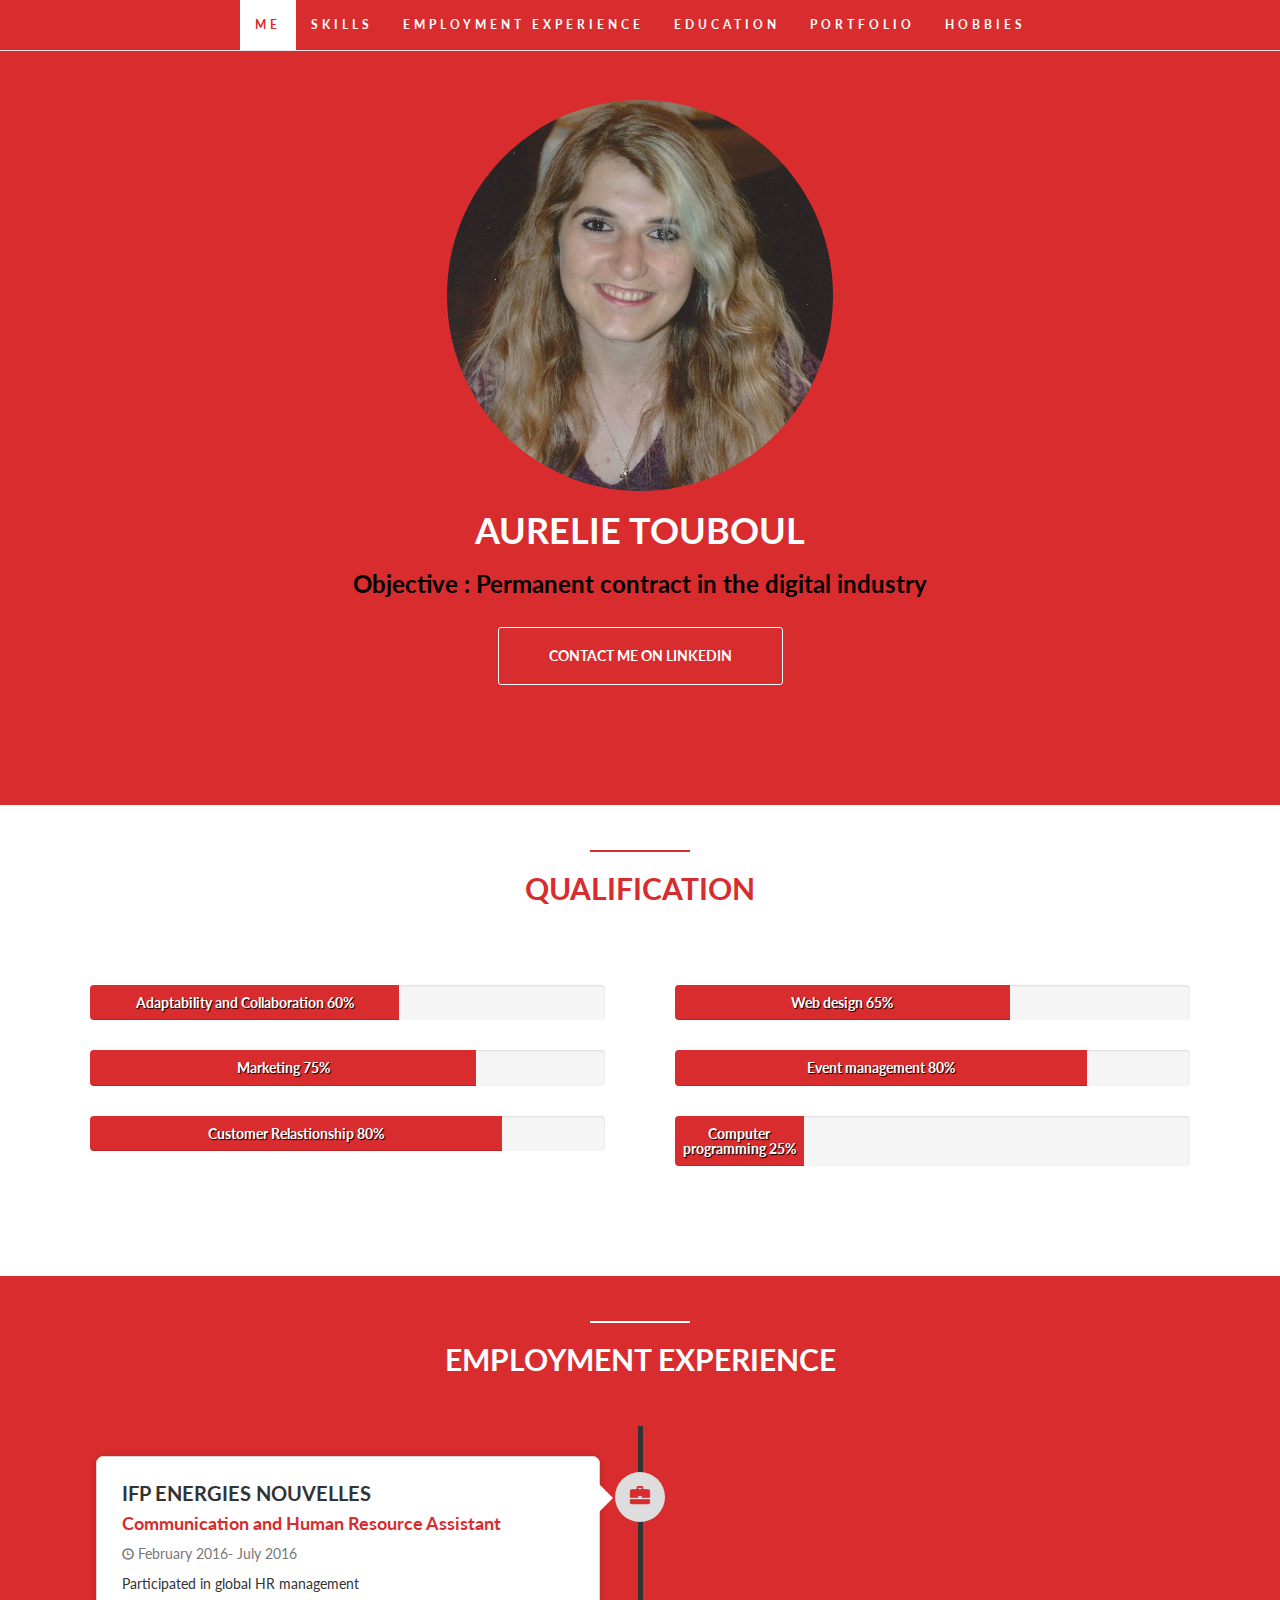
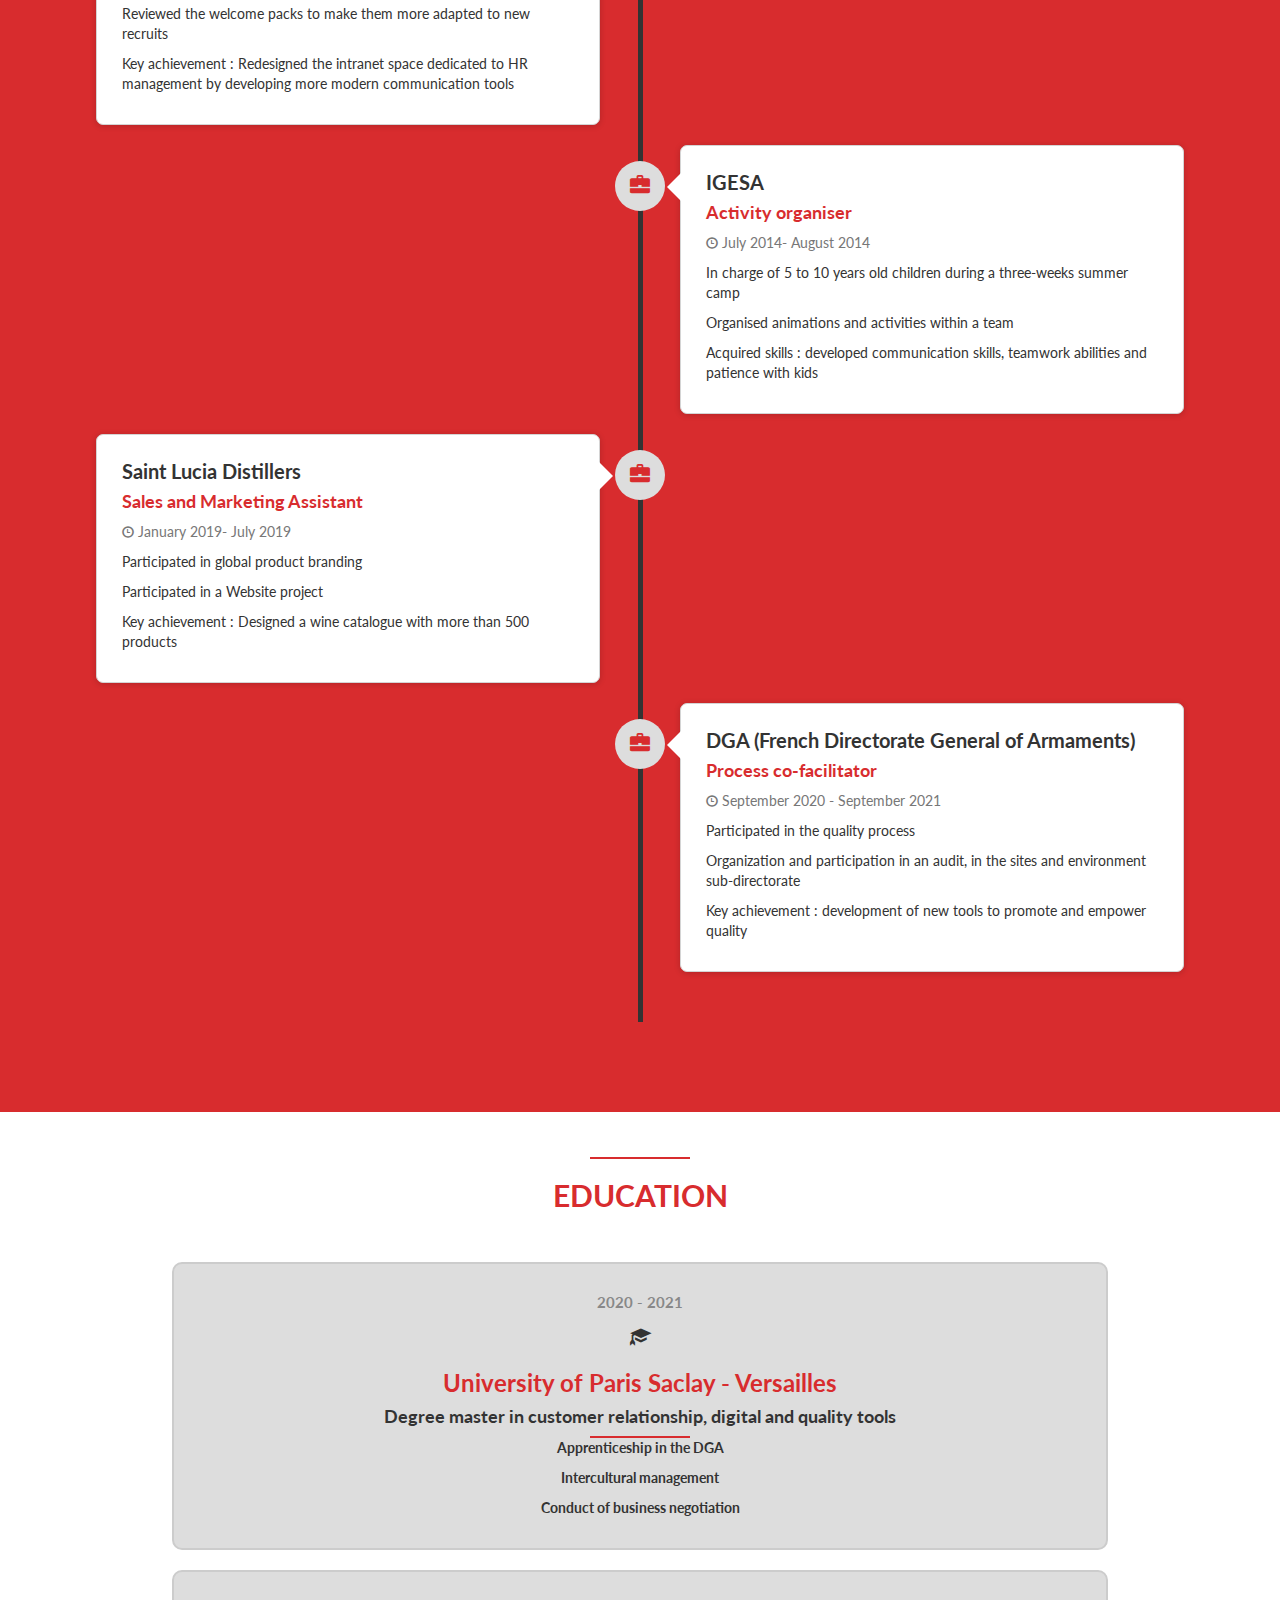
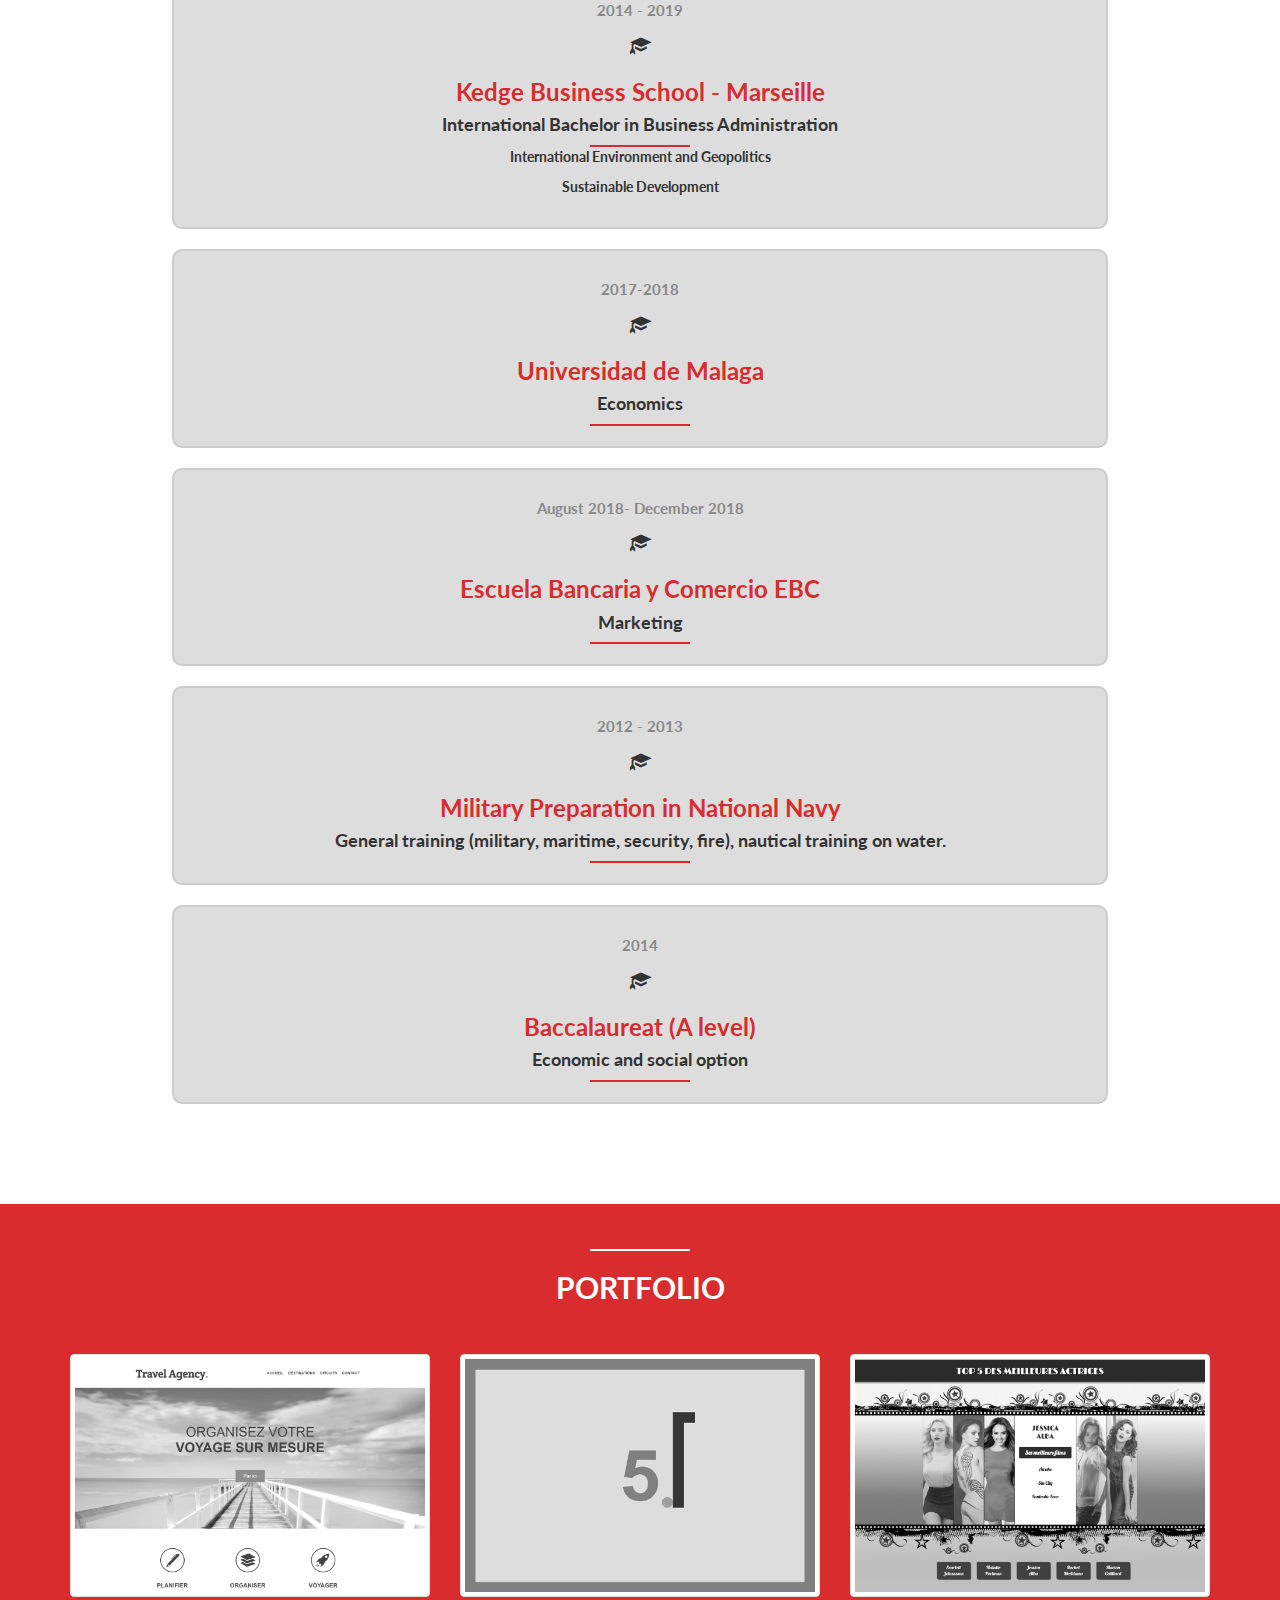
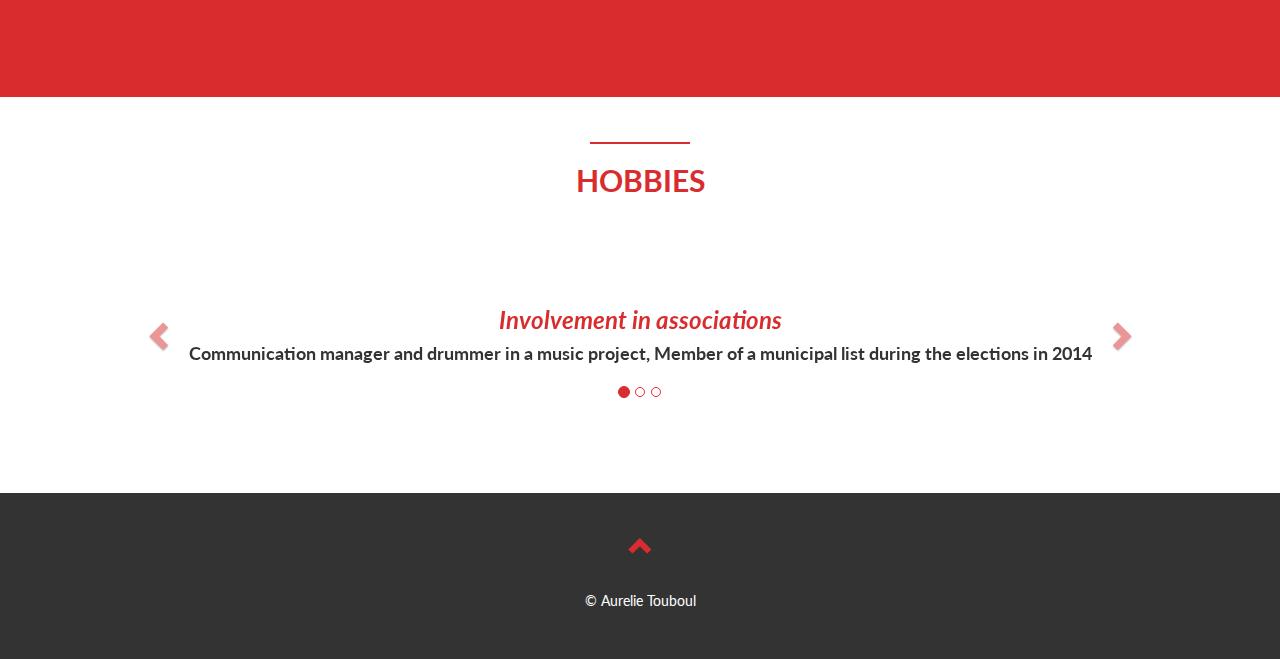
==== index.html @ 4d0b096c "Update index.html" ====
<!DOCTYPE html>
<html>
    <head>
        <title>Aurelie Touboul</title>
        <meta charset="utf-8"/>
        <meta name="viewport" content="width=device-width, initial-scale=1">
        <script src="https://ajax.googleapis.com/ajax/libs/jquery/1.11.3/jquery.min.js"></script>
        <link rel="stylesheet" href="https://maxcdn.bootstrapcdn.com/bootstrap/3.3.6/css/bootstrap.min.css">
        <script src="https://maxcdn.bootstrapcdn.com/bootstrap/3.3.6/js/bootstrap.min.js"></script>
        <link href='http://fonts.googleapis.com/css?family=Lato' rel='stylesheet' type='text/css'>
        <link rel="stylesheet" href="css/style.css">
        <script src="js/script.js"></script>
    </head>
    
    
    <body data-spy="scroll" data-target=".navbar" data-offset="60">
        
        <nav class="navbar navbar-default navbar-fixed-top">
            <div class="container">
                <div class="navbar-header">
                    <button type="button" class="navbar-toggle" data-toggle="collapse" data-target="#myNavbar">
                         <span class="icon-bar"></span>
                         <span class="icon-bar"></span>
                         <span class="icon-bar"></span>
                    </button>
                </div>
                <div class="collapse navbar-collapse" id="myNavbar">
                    <ul class="nav navbar-nav">
                        <li><a href="#about">Me</a></li>
                        <li><a href="#skills">Skills</a></li>
                        <li><a href="#experience">Employment Experience</a></li>
                        <li><a href="#education">Education</a></li>
                        <li><a href="#portfolio">Portfolio</a></li>
                        <li><a href="#Hobbies">Hobbies</a></li>
                    </ul>
                </div>
            
            </div>
        
        </nav>
       
        <section id="about" class="container-fluid">
            <div class="col-xs-8 col-md-4 profile-picture">
                <img src="images/ImagesCV%2001.14.13.jpg" alt="Aurelie" class="img-circle">
            </div>
            <div class="heading">
                <h1>Aurelie Touboul </h1>
            <h3>Objective : Permanent contract in the digital industry </h3>
                <a href="https://www.linkedin.com/in/aur%C3%A9lie-touboul/" target="_blank" class="button1">Contact me on linkedin</a>
            </div>
        </section>
        
        
        <section id="skills">
            <div class="red-divider"></div>
            <div class="heading">
                <h2>Qualification</h2>
            </div>
            <div class="container">
                <div class="row">
                    <div class="col-md-6">
                        <div class="progress"> 
                            <div class="progress-bar" role="progressbar" aria-valuenow="60" aria-valuemin="0" aria-valuemax="100" style="width:60%">
                                <h5> Adaptability and Collaboration 60%</h5>
                            </div>
                        </div>
                        <div class="progress"> 
                            <div class="progress-bar" role="progressbar" aria-valuenow="75" aria-valuemin="0" aria-valuemax="100" style="width:75%">
                                <h5>Marketing 75%</h5>
                            </div>
                        </div>
                        <div class="progress"> 
                            <div class="progress-bar" role="progressbar" aria-valuenow="80" aria-valuemin="0" aria-valuemax="100" style="width:80%">
                                <h5>Customer Relastionship 80%</h5>
                            </div>
                        </div>
                    </div>
                    <div class="col-md-6">
                        <div class="progress"> 
                            <div class="progress-bar" role="progressbar" aria-valuenow="65" aria-valuemin="0" aria-valuemax="100" style="width:65%">
                                <h5>Web design 65%</h5>
                            </div>
                        </div>
                        <div class="progress"> 
                            <div class="progress-bar" role="progressbar" aria-valuenow="80" aria-valuemin="0" aria-valuemax="100" style="width:80%">
                                <h5>Event management 80%</h5>
                            </div>
                        </div>
                        <div class="progress"> 
                            <div class="progress-bar" role="progressbar" aria-valuenow="25" aria-valuemin="0" aria-valuemax="100" style="width:25%">
                                <h5> Computer programming 25%</h5>
                            </div>
                        </div>
                    </div>
                
                </div>
            </div>
        </section>
        
        <section id="experience">
        
            <div class="container">
                <div class="white-divider"></div>
                <div class="heading">
                    <h2>Employment experience</h2>
    
                </div>
                <ul class="timeline">
                    <li>
                        <div class="timeline-badge"><span class="glyphicon glyphicon-briefcase"></span></div>
                        <div class="timeline-panel-container">
                            <div class="timeline-panel">
                                <div class="timeline-heading">
                                    
        
              
                                    <h3>IFP ENERGIES NOUVELLES</h3>
                                    <h4>Communication and Human Resource Assistant</h4>
                                    <p class="text-muted"><small class="glyphicon glyphicon-time"></small> February 2016- July 2016</p>
                                </div>
                                <div class="timeline-body">
                                    <p>Participated in global HR management</p>
                                    <p>Reviewed the welcome packs to make them more adapted to new recruits</p>
                                    <p>Key achievement : Redesigned the intranet space dedicated to HR
management by developing more modern communication tools</p>
                                </div>
                            </div>
                        </div>
                    </li>
                    
                    <li>
                        <div class="timeline-badge"><span class="glyphicon glyphicon-briefcase"></span></div>
                        <div class="timeline-panel-container-inverted">
                            <div class="timeline-panel">
                                <div class="timeline-heading">
                                    <h3>IGESA</h3>
                                    <h4>Activity organiser</h4>
                                    <p class="text-muted"><small class="glyphicon glyphicon-time"></small> July 2014- August 2014</p>
                                </div>
                                <div class="timeline-body">
                                    <p>In charge of 5 to 10 years old children during a three-weeks summer camp</p>
                                    <p>Organised animations and activities within a team</p>
                                    <p>Acquired skills : developed communication skills, teamwork abilities and
patience with kids</p>
                                </div>
                            </div>
                        </div>
                    </li>
                <li>
                        <div class="timeline-badge"><span class="glyphicon glyphicon-briefcase"></span></div>
                        <div class="timeline-panel-container">
                            <div class="timeline-panel">
                                <div class="timeline-heading">
                                    <h3>Saint Lucia Distillers</h3>
                                    <h4>Sales and Marketing Assistant</h4>
                                    <p class="text-muted"><small class="glyphicon glyphicon-time"></small> January 2019- July 2019</p>
                                </div>
                                <div class="timeline-body">
                                    <p>Participated in global product branding </p>
                                    <p>Participated in a Website project </p>
                                    <p>Key achievement : Designed a wine catalogue with more than 500 products</p>
                                </div>
                            </div>
                        </div>
                    </li>
                
        
                    <li>
                        <div class="timeline-badge"><span class="glyphicon glyphicon-briefcase"></span></div>
                        <div class="timeline-panel-container-inverted">
                            <div class="timeline-panel">
                                <div class="timeline-heading">
        
                                    <h3>DGA (French Directorate General of Armaments)</h3>
                                    <h4>Process co-facilitator</h4>
                                    <p class="text-muted"><small class="glyphicon glyphicon-time"></small> September 2020 - September 2021</p>
                                </div>
                                <div class="timeline-body">
                                    <p>Participated in the quality process</p>
                                    <p>Organization and participation in an audit, in the sites and environment sub-directorate </p>
                                    <p>Key achievement : development of new tools to promote and empower quality </p>
                                </div>
                            </div>
                        </div>
                    </li>
                </ul>
            </div>
            
        </section>
                
        <section id="education">
            <div class="container">
                 <div class="red-divider"></div>
                <div class="heading">
                    <h2>Education</h2>
                </div>
                <div class="row">
                    <div class="col-5">
                        <div class="education-block">
                            <h5>2020 - 2021</h5>
                            <span class="glyphicon glyphicon-education"></span>
                            <h3>University of Paris Saclay - Versailles </h3>
                            <h4>Degree master in customer relationship, digital and quality tools </h4>
                            <div class="red-divider"></div>
                            <p>Apprenticeship in the DGA</p>
                            <p>Intercultural management</p>
                            <p>Conduct of business negotiation</p>
                        </div>
                    <div class="col-5">
                        <div class="education-block">
                            <h5>2014 - 2019</h5>
                            <span class="glyphicon glyphicon-education"></span>
                            <h3>Kedge Business School - Marseille</h3>
                            <h4>International Bachelor in Business Administration</h4>
                            <div class="red-divider"></div>
                            <p>International Environment and Geopolitics</p>
                            <p>Sustainable Development</p>
                        </div>
                    </div>
                     <div class="col-5">
                        <div class="education-block">
                            <h5>2017-2018</h5>
                            <span class="glyphicon glyphicon-education"></span>
                            <h3>Universidad de Malaga</h3>
                            <h4>Economics</h4>
                            <div class="red-divider"></div>
                        </div>
                    </div>
                    
                       </div>
                     <div class="col-5">
                        <div class="education-block">
                            <h5> August 2018- December 2018</h5>
                            <span class="glyphicon glyphicon-education"></span>
                            <h3>Escuela Bancaria y Comercio EBC</h3>
                            <h4>Marketing</h4>
                            <div class="red-divider"></div>
                        </div>
                    </div>
            
                        <div class="col-5">
                        <div class="education-block">
                            <h5>2012 - 2013 </h5>
                            <span class="glyphicon glyphicon-education"></span>
                            <h3>Military Preparation in National Navy</h3>
                            <h4>General training (military, maritime, security, fire), nautical training on water.</h4>
                            <div class="red-divider"></div>
                        </div>
                    </div>
                    
                     <div class="col-5">
                        <div class="education-block">
                            <h5>2014</h5>
                            <span class="glyphicon glyphicon-education" ></span>
                            <h3>Baccalaureat (A level)</h3>
                            <h4>Economic and social option</h4>
                            <div class="red-divider"></div>
                        </div>
                        
                    </div>
                </div>
                </section>
        
        <section id="portfolio">
            <div class="container">
                <div class="white-divider"></div>
                <div class="heading">
                    <h2>Portfolio</h2>
                </div>
                <div class="row">
                    <div class="col-sm-4">
                        <a class="thumbnail" href="Voyage.aurelietouboul.com/index1.html" target="_blank">
                            <img src="images/Voyage.png" alt="Voyage page">
                        </a>
                    </div>
                     <div class="col-sm-4">
                        <a class="thumbnail" href="Jeux.aurelietouboul.com/index.html" target="_blank">
                            <img src="images/serpent%20.png" alt="French article">
                        </a>
                    </div>
                     <div class="col-sm-4">
                        <a class="thumbnail" href="Actrices.aurelietouboul.com/index.html" target="_blank">
                            <img src="images/Actrice.png" alt="ifp">
                        </a>
                    </div>
            
            </div> 
        </div>
                
            
        </section>
     
        <section id="Hobbies">
            <div class="container">
                <div class="red-divider"></div>
                <div class="heading">
                    <h2>Hobbies</h2>
                </div>
                <div id="myCarousel" class="carousel slide text-center" data-ride="carousel">
                    <ol class="carousel-indicators">
                         <li data-target="#myCarousel" data-slide-to="0" class="active"></li>
                         <li data-target="#myCarousel" data-slide-to="1"></li>
                         <li data-target="#myCarousel" data-slide-to="2"></li>  
                    </ol>
                    <div class="carousel-inner" role="listbox">
                        <div class="item active">
                            <h3>Involvement in associations  </h3>
                            <h4>Communication manager and drummer in a music project, Member of a municipal list during the elections in 2014</h4> 
                        
                        </div>
                          <div class="item">
                            <h3>Activities</h3>
                            <h4>Dance, drums, art, soccer </h4>       
                        </div>
                          <div class="item">
                            <h3>Travels</h3>
                            <h4>Canada, USA, Mexico, Spain, United Kingdom, Italy, Norway, Czech Republic, St Lucia</h4>       
                        </div>
                    </div>
                    <a class="left carousel-control" href="#myCarousel" data-slide="prev" role="button">
                        <span class="glyphicon glyphicon-chevron-left"></span>
                    </a>
                    <a class="right carousel-control" href="#myCarousel" data-slide="next" role="button">
                        <span class="glyphicon glyphicon-chevron-right"></span>
                    </a>
                
                </div>
            
            </div>
        
        </section>
        
        <footer class="text-center">
            <a href="#about">
                <span class="glyphicon glyphicon-chevron-up"></span>
            </a>
            <h5>© Aurelie Touboul </h5>
        </footer>
        
    </body>

</html>
---- css/style.css ----
/* GENERAL */
body
{
    font-family: 'Lato', sans-serif;
}
h1,h2,h3,h4,h5,h6
{
    font-weight: bold;
}
img
{
    max-width: 100%;
    height: auto;
}
ul,ol
{
    list-style:none;
}
section
{
    padding: 45px 0 80px 0;
}
section .heading 
{
    text-align: center;
    padding-bottom: 40px;        
}
section .heading h2
{
    text-transform: uppercase;
}
.red-divider
{
    width:100px;
    height: 2px;
    background: #d82c2e;
    margin: 0 auto;
}
.white-divider
{
    width:100px;
    height: 2px;
    background: #fff;
    margin: 0 auto;
}

/* MENU */
.navbar
{
    background: #d82c2e;
    font-size: 12px;
    letter-spacing: 4px;
    text-transform: uppercase;
    font-weight: bold;
}
.navbar .navbar-nav
{
    display: inline-block;
    float: none;
    vertical-align: top;
}
.navbar .navbar-collapse
{
    text-align: center;
}
.navbar li a
{
    color: #fff !important;
}
.navbar-nav li a:hover, .navbar-nav li.active a
{
    color: #d82c2e !important;
    background-color: #fff !important;
}
.navbar-default .navbar-toggle
{
    border-style: none;
}
.icon-bar
{
    background-color: #fff !important;
}





/* ABOUT */
#about
{
    padding-top: 100px;
    background: #d82c2e;
}
.profile-picture
{
    text-align: center;
    margin: 0 auto;
    float: none;
}
#about .heading h1
{
    color:#fff;
    text-transform: uppercase;
}
#about .heading h3
{
    color:#000;
}
.button1
{
    font-weight: bold;
    text-transform: uppercase;
    color: white;
    border: 1px solid white;
    display: inline-block;
    margin-top:  20px;
    padding: 18px 50px;
    border-radius: 3px;
    transition: all 0.3s ease-in 0s;
}
.button1:hover
{
    background: white;
    color: #d82c2e;
    text-decoration: forestgreen;
}

/* SKILLS */
#skills
{
    background: #fff;
}
#skills .heading h2
{
    color: #d82c2e;
}
#skills .progress
{
    height: 100%;
    margin: 30px 20px;
    backface-visibility: #ddd;
}
#skills .progress-bar
{
    background: #d82c2e;
}
#skills .progress h5
{
    text-shadow: 1px 1px 1px #000;
}

/* EXPERIENCE */
#experience
{
    background: #d82c2e;
}
#experience .heading h2
{
    color: #fff;
}
.timeline
{
    padding: 30px 10px;
    position: relative;
}
.timeline:before
{
    top: 0;
    bottom: 0;
    position: absolute;
    content: " ";
    width: 5px;
    background-color: #333;
    left: 50%;
    margin-left: -2.5px;
}
.timeline > li
{
    margin-bottom: 20px;
    position: relative;
}
.timeline > li:after
{
    clear: both;
}
.timeline > li:before, .timeline > li:after
{
    content: " ";
    display: table;
}
.timeline li .timeline-badge
{
    color: #d82c2e;
    width: 50px;
    line-height: 50px;
    font-size: 20px;
    text-align: center;
    position: absolute;
    top: 16px;
    left: 50%;
    margin-left: -25px;
    background-color: #ddd;
    border-radius: 50%;
}
.timeline-panel-container
{
    width: 50%;
    float: left;
}
.timeline-panel-container-inverted
{
    width: 50%;
    float: right;
}
.timeline-panel
{
    width: 90%;
    float: right;
    margin-right: 40px;
    border: 1px solid #d4d4d4;
    border-radius: 7px;
    padding: 20px 25px;
    position: relative;
    box-shadow: 0 1px 6px rgba(0,0,0, 0.175);
    background: #fff;
}
.timeline-panel-container-inverted .timeline-panel
{
    float: left;
    margin-left: 40px;
}

.timeline-panel:after
{
    position:absolute;
    top: 27px;
    right: -14px;
    display:inline-block;
    border-top: 14px solid transparent;
    border-left: 14px solid #fff;
    border-right: 0 solid #fff;
    border-bottom: 14px solid transparent;
    content: " ";
}
.timeline-panel-container-inverted .timeline-panel:after
{
    border-left-width: 0;
    border-right-width: 14px;
    left: -14px;
    right: auto;
}
.timeline-heading h3
{
    margin-top: 5px;
    font-size: 20px;
}
.timeline-heading h4
{
     color: #d82c2e;
}

/* EDUCATION */
#education
{
    background: #fff;
}
#education .heading h2
{
    color: #d82c2e;
}
.education-block
{
    width:80%;
    margin: 0 auto;
    text-align: center;
    padding: 20px;
    background: #ddd;
    border-radius: 10px;
    border: 2px solid #ccc;
    margin-bottom: 20px;
    

}
.education-block h5
{
    color: #888;
    font-size: 15px;
    margin-bottom: 15px;
}
.education-block .glyphicon
{
    font-size: 20px;
    
}
.education-block h3
{
     color: #d82c2e;
}
.education-block h4
{
   margin-bottom: 10px;
}
.education-block p
{
  font-weight: bold;
    
}
.education-block .red-divide
{
    margin-bottom: 20px;
}

#col-sm-3
{
    margin-bottom: 10px;
    font-size: 10px;
    margin: 0 auto;
    padding: 0
    
}
    
/* PORTFOLIO */
#portfolio
{
    background: #d82c2e;
}
#portfolio .heading h2
{
    color: #fff;
}
#portfolio .thumbnail img
{
    width: 100%;
    height: 100%;
    filter: grayscale(100%);
    -webkit-filter: grayscale(100%); 
}
#portfolio .thumbnail img:hover
{
     filter: none;
    -webkit-filter: none; 
}


/* RECOMMANDATIONS */
#Hobbies
{
    background: #fff;
}
#Hobbies .heading h2
{
  color: #d82c2e;
}
.carousel-control.left, .carousel-control.right
{
    background-image: none;
    color: #d82c2e;
}
.carousel-indicators
{
    bottom: 0px;
}
.carousel-indicators li
{
    border-color: #d82c2e;
}
.carousel-indicators li.active
{
    background-color: #d82c2e;
}
#myCarousel .item
{
    padding: 40px 30px;
}
#myCarousel .item h3
{
    color: #d82c2e;
    font-style: italic;
}

/* FOOTER */
footer
{
    background: #333;
    padding: 20px 0 40px;
}
footer .glyphicon
{
    font-size:  25px;
    margin: 20px;
    color: #d82c2e;
    height: 30px;
}
footer .glyphicon:hover
{
    font-size:  27px;
}
footer h5
{
    color: #fff;
    font-weight: normal;
}

@media (max-width : 768px)
{
    .timeline:before 
    {
        left: 30px;
    
    }
    .timeline li .timeline-badge
    {
        left: 20px;
    }
    .timeline-panel-container, .timeline-panel-container-inverted
    {
        width: 100%;
    
    }
    .timeline-panel-container-inverted .timeline-panel, .timeline-panel
    {
        margin-left: 60px;
        float: none;
    }
    
    .timeline-panel:after
    {
        border-left-width: 0;
        border-right-width: 14px;
        left: -14px;
        right: auto;
    }
}
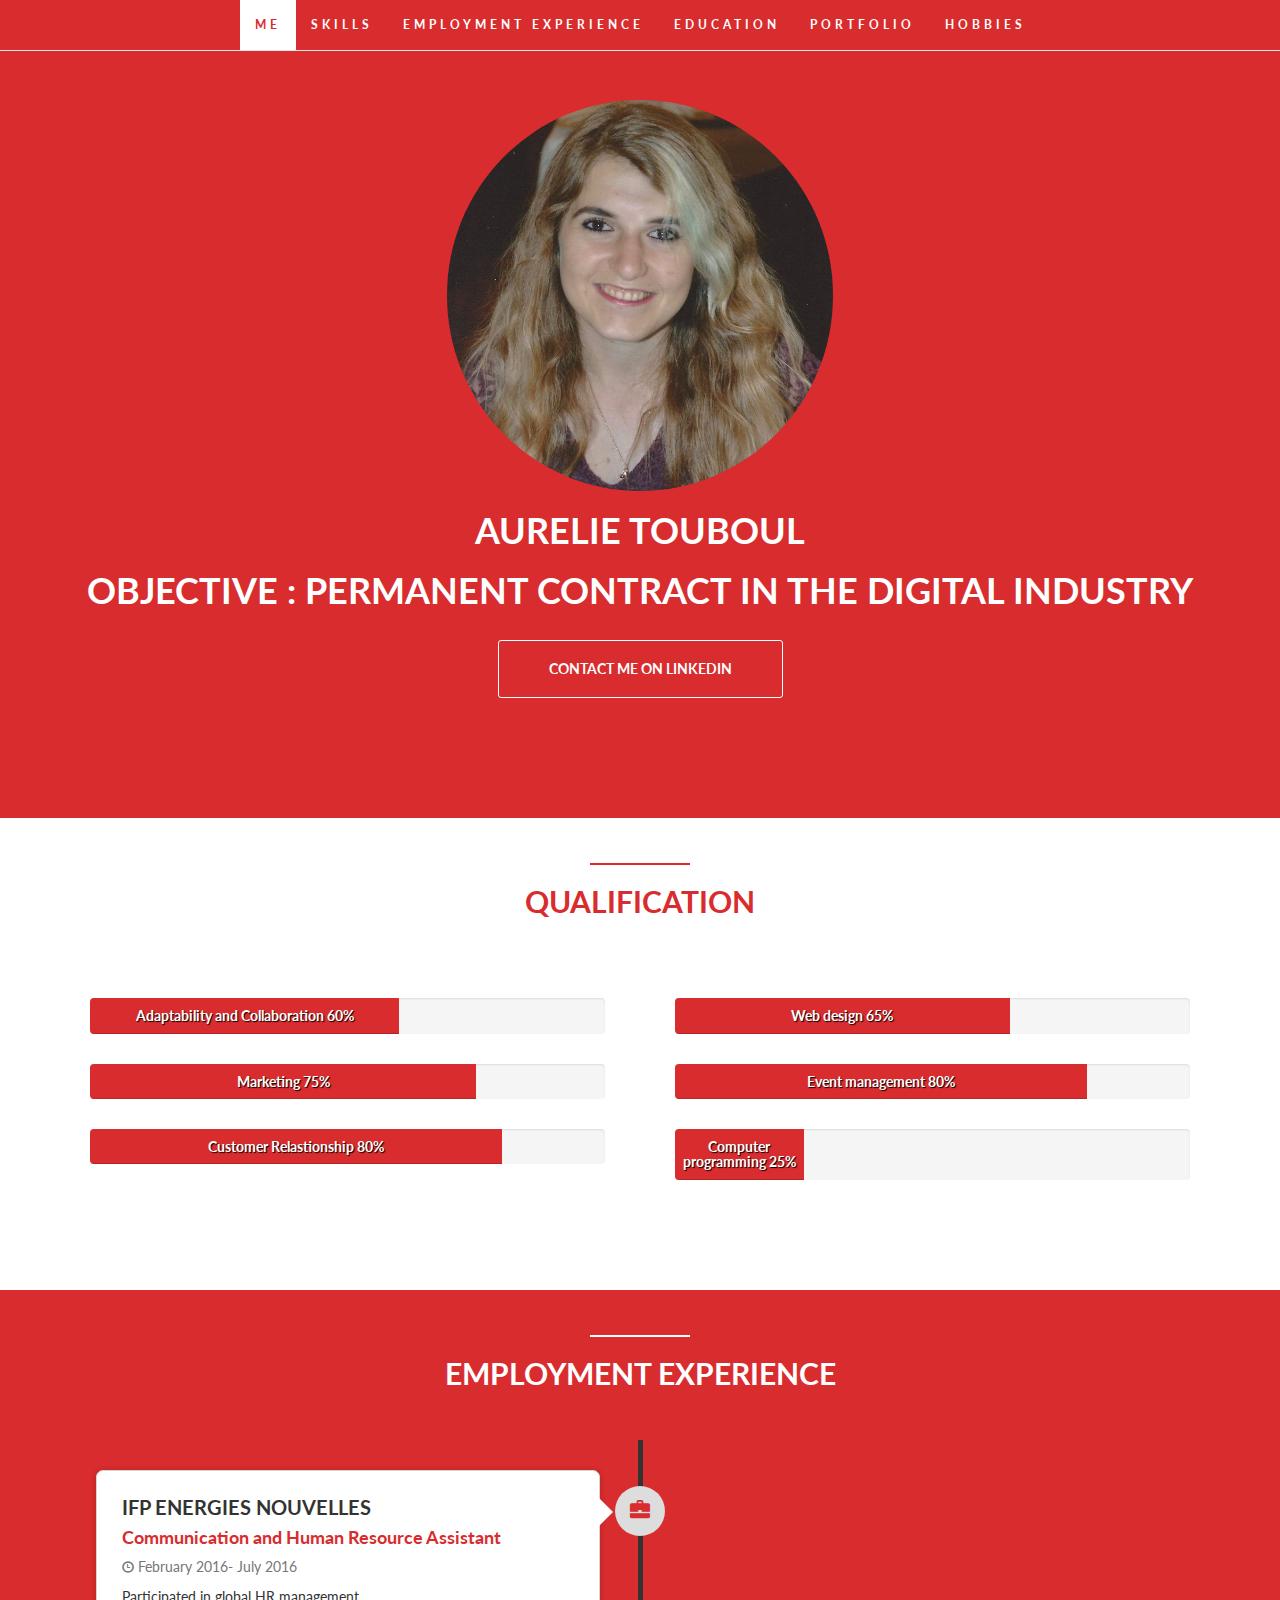
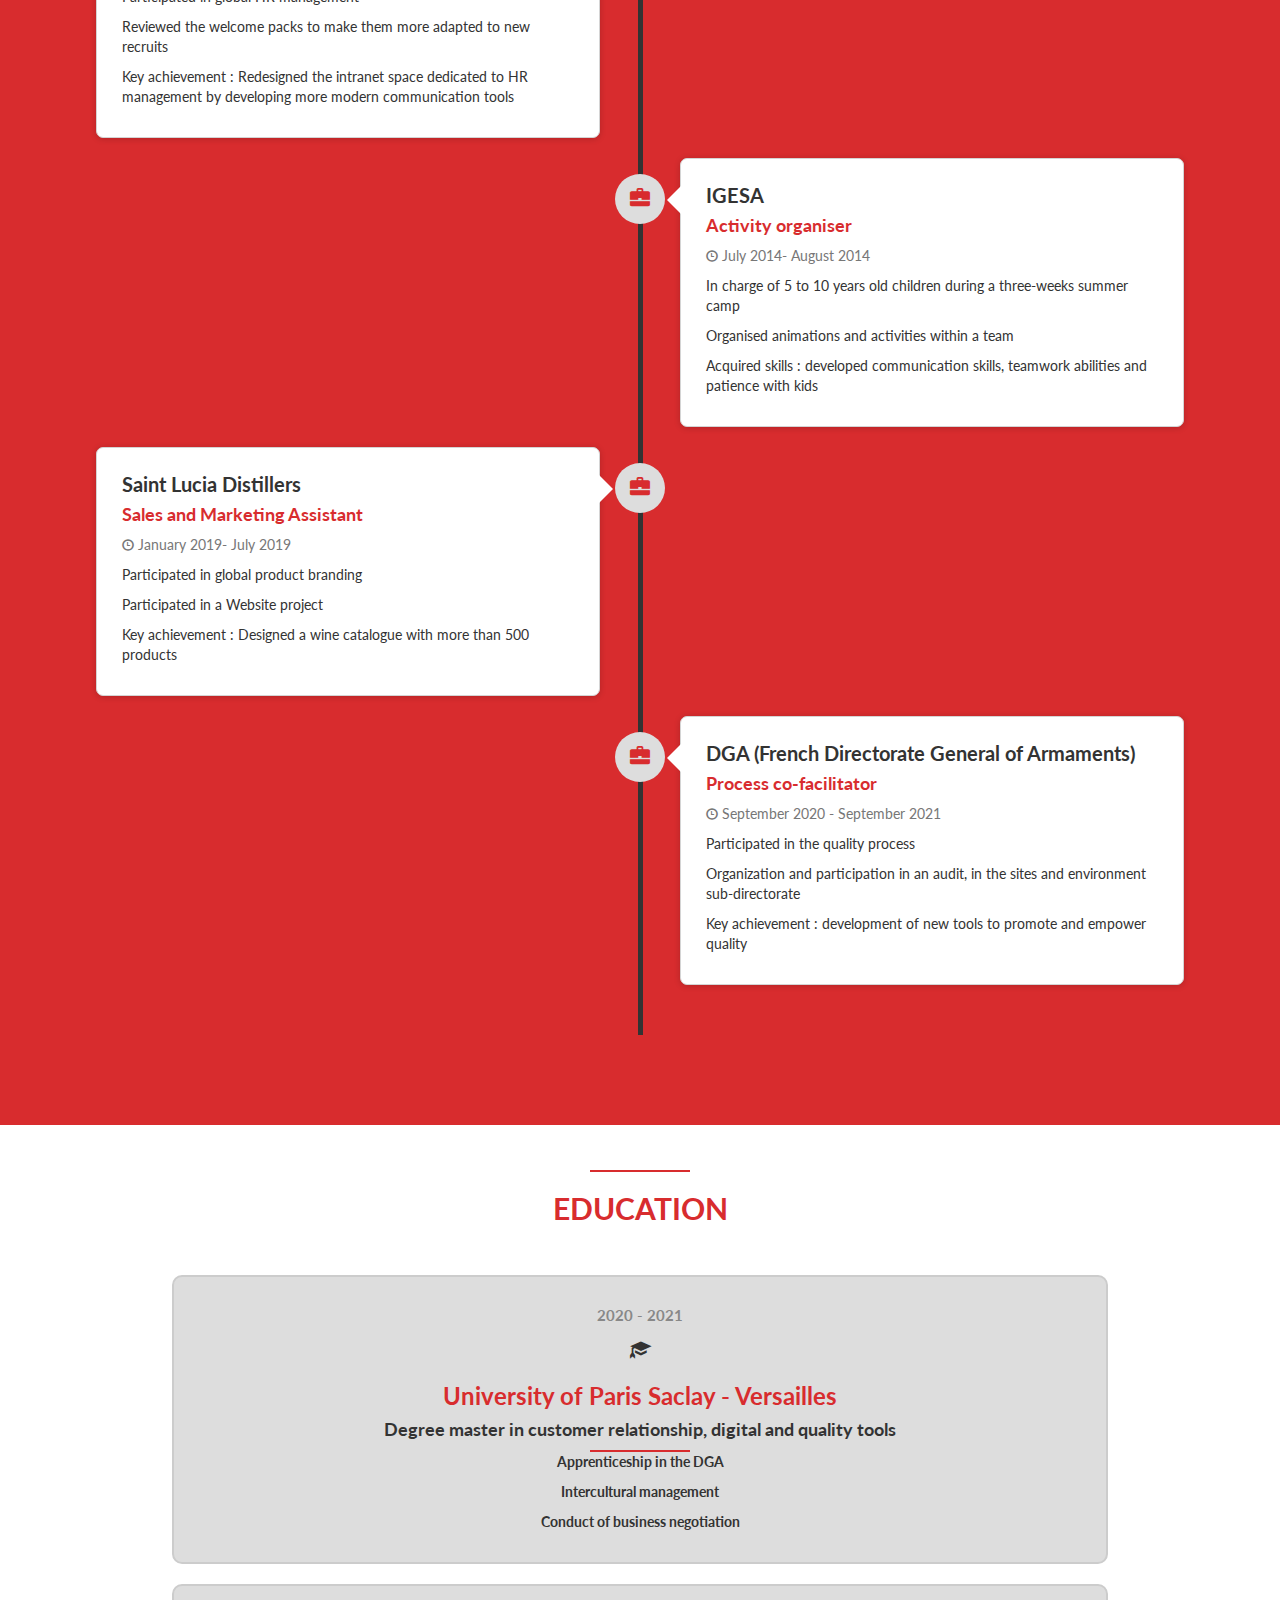
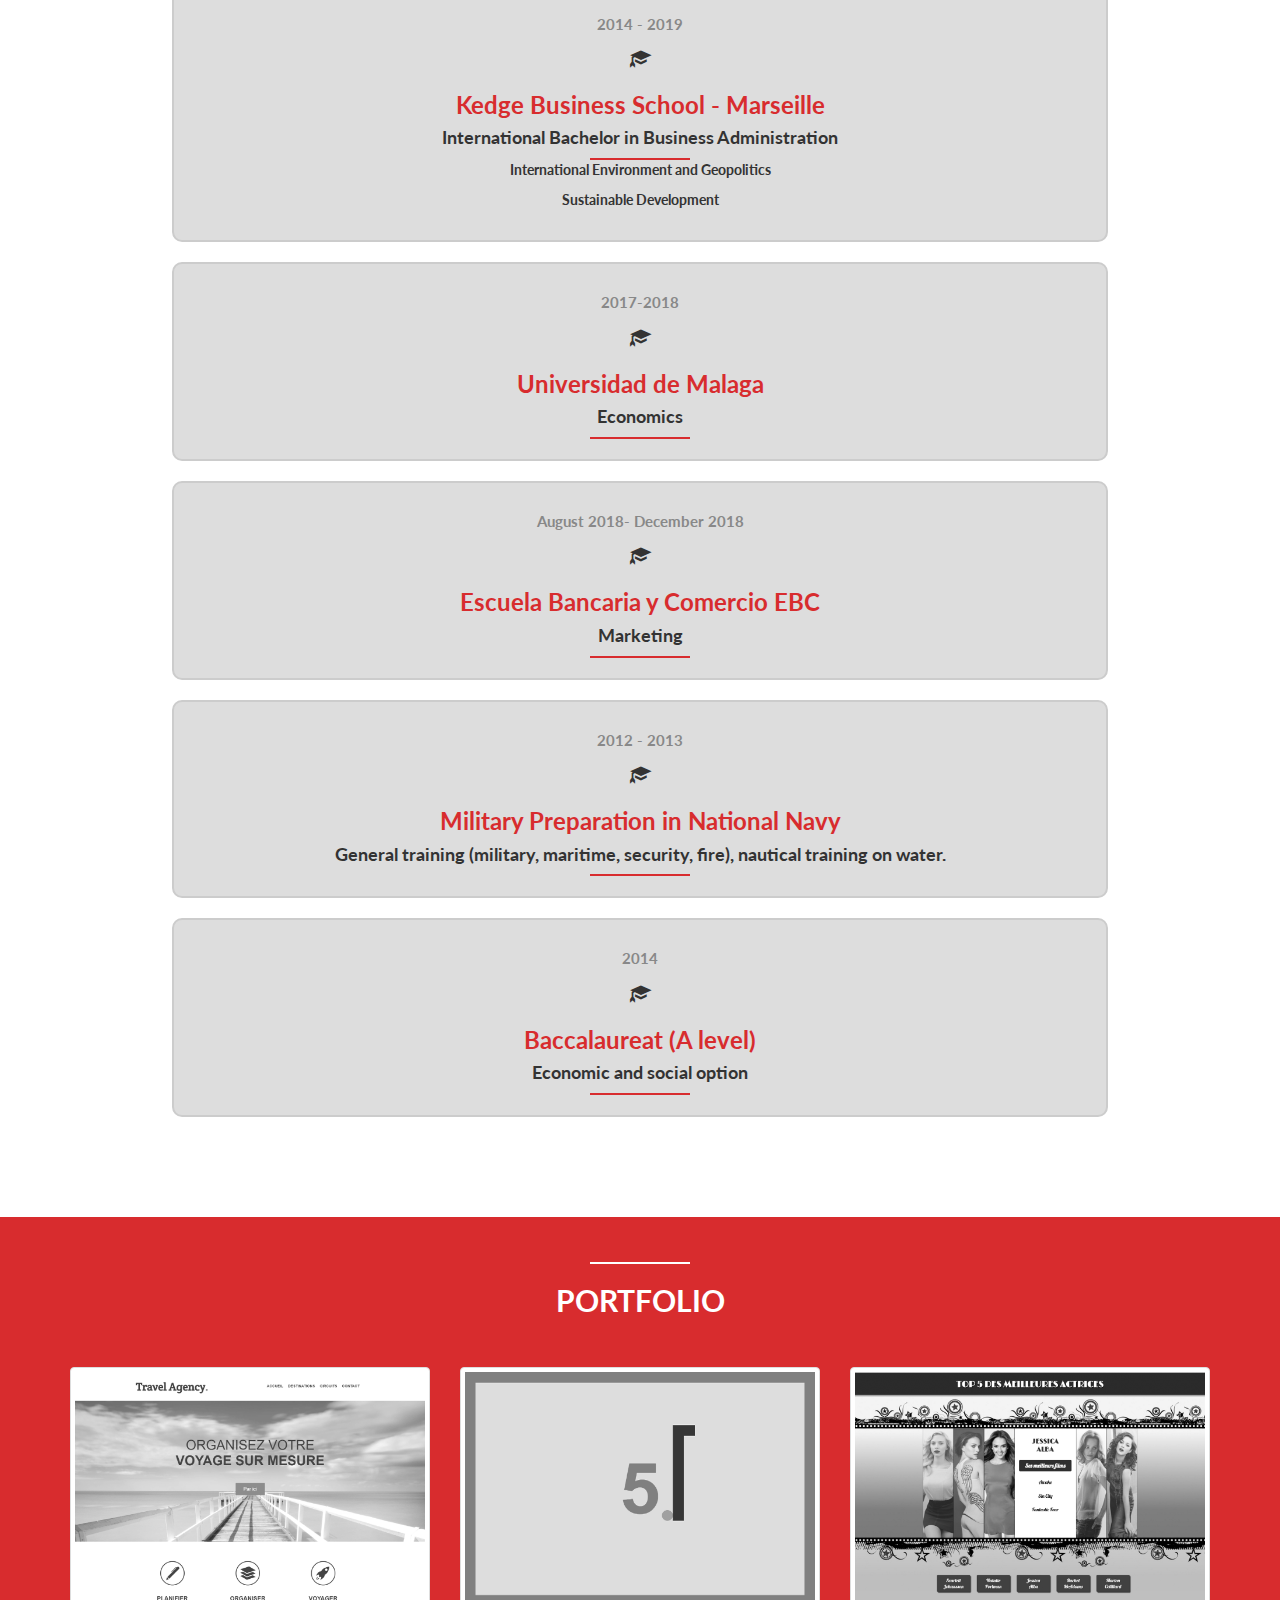
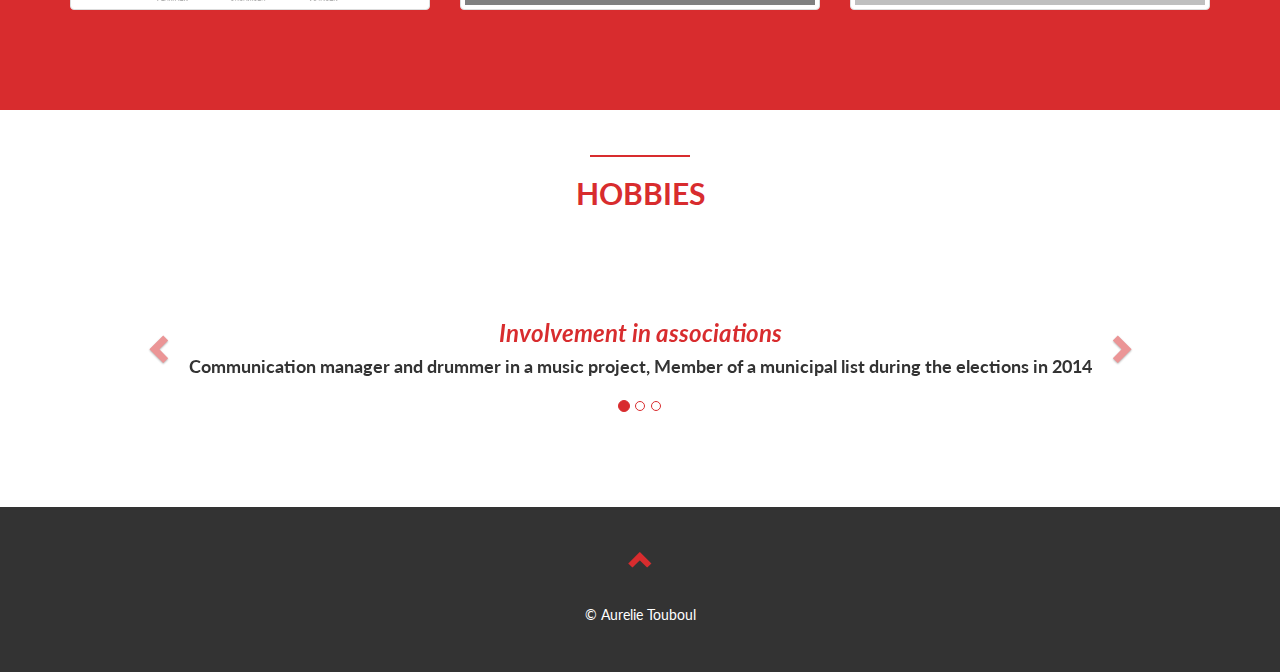
==== commit 2b32a8c0: "Update index.html" ====
--- a/index.html
+++ b/index.html
@@ -45,7 +45,7 @@
             </div>
             <div class="heading">
                 <h1>Aurelie Touboul </h1>
-            <h3>Objective : Permanent contract in the digital industry </h3>
+            <h1>Objective : Permanent contract in the digital industry </h1>
                 <a href="https://www.linkedin.com/in/aur%C3%A9lie-touboul/" target="_blank" class="button1">Contact me on linkedin</a>
             </div>
         </section>
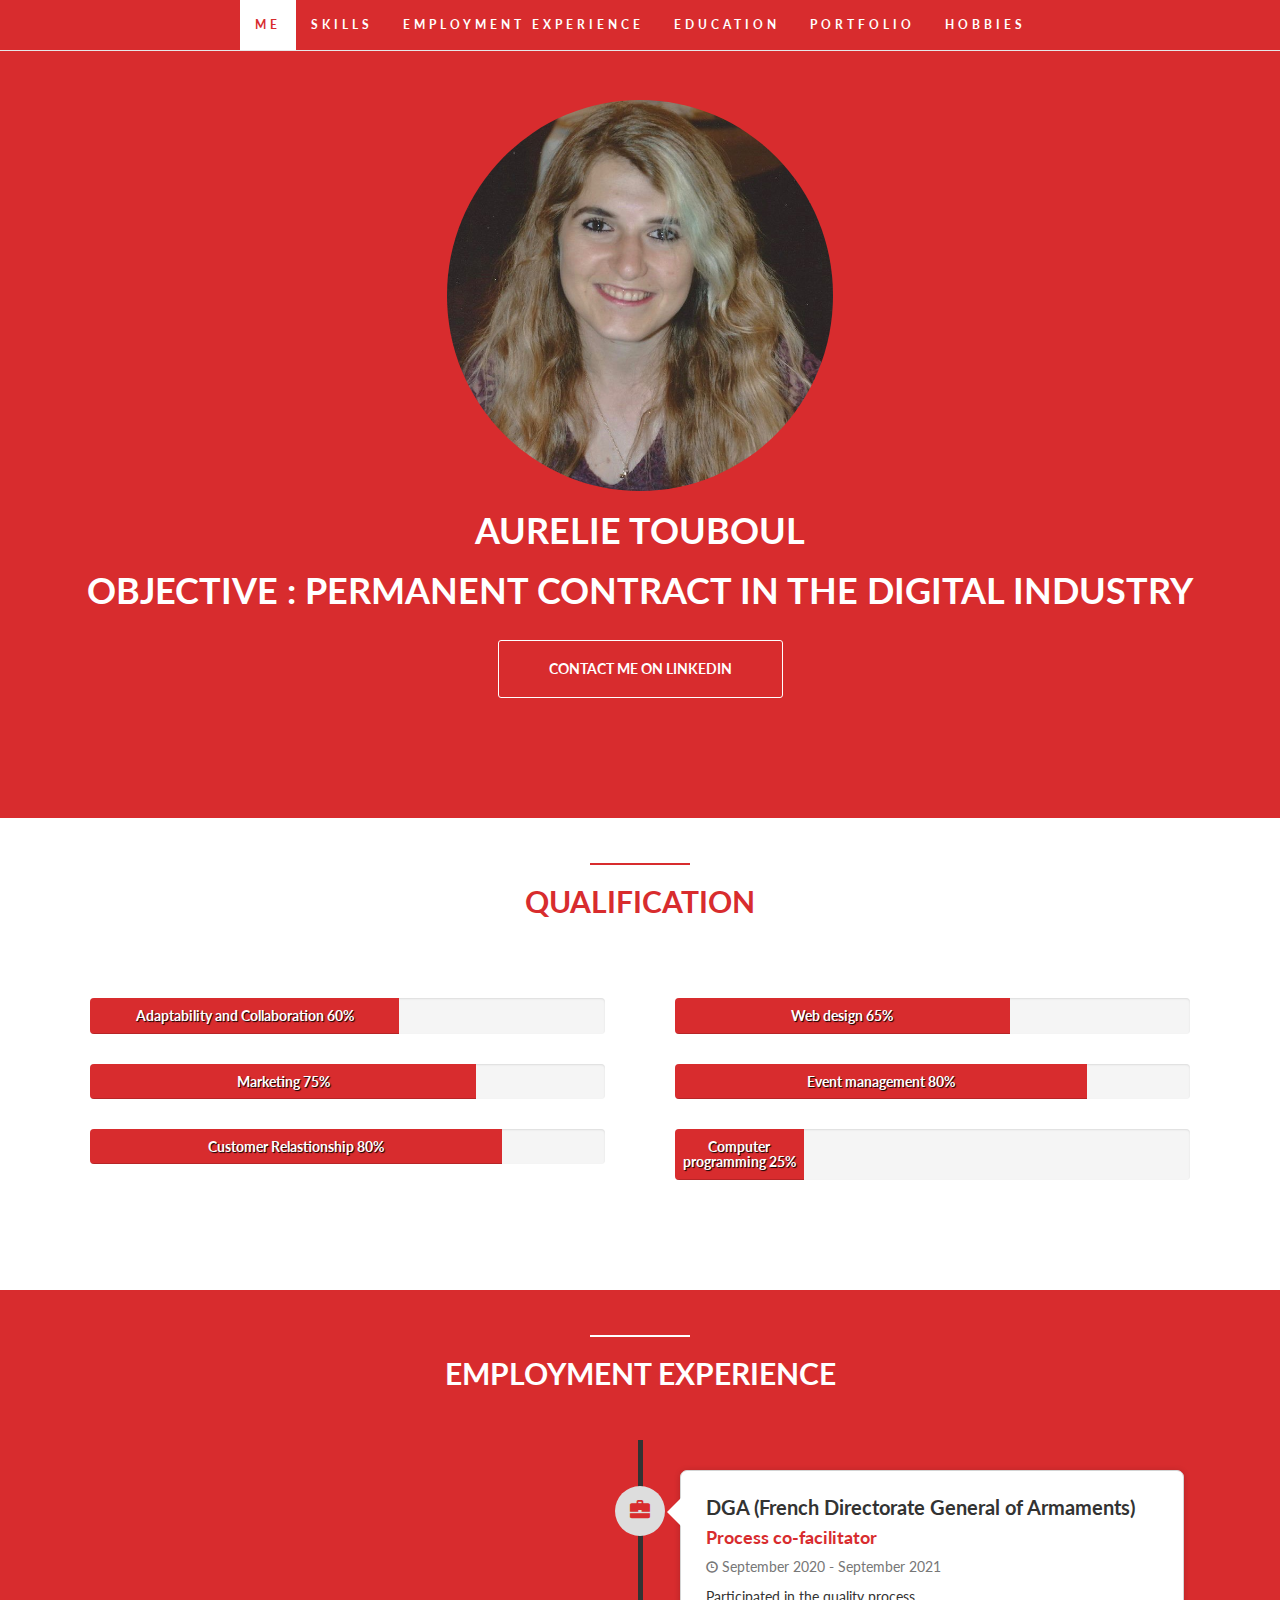
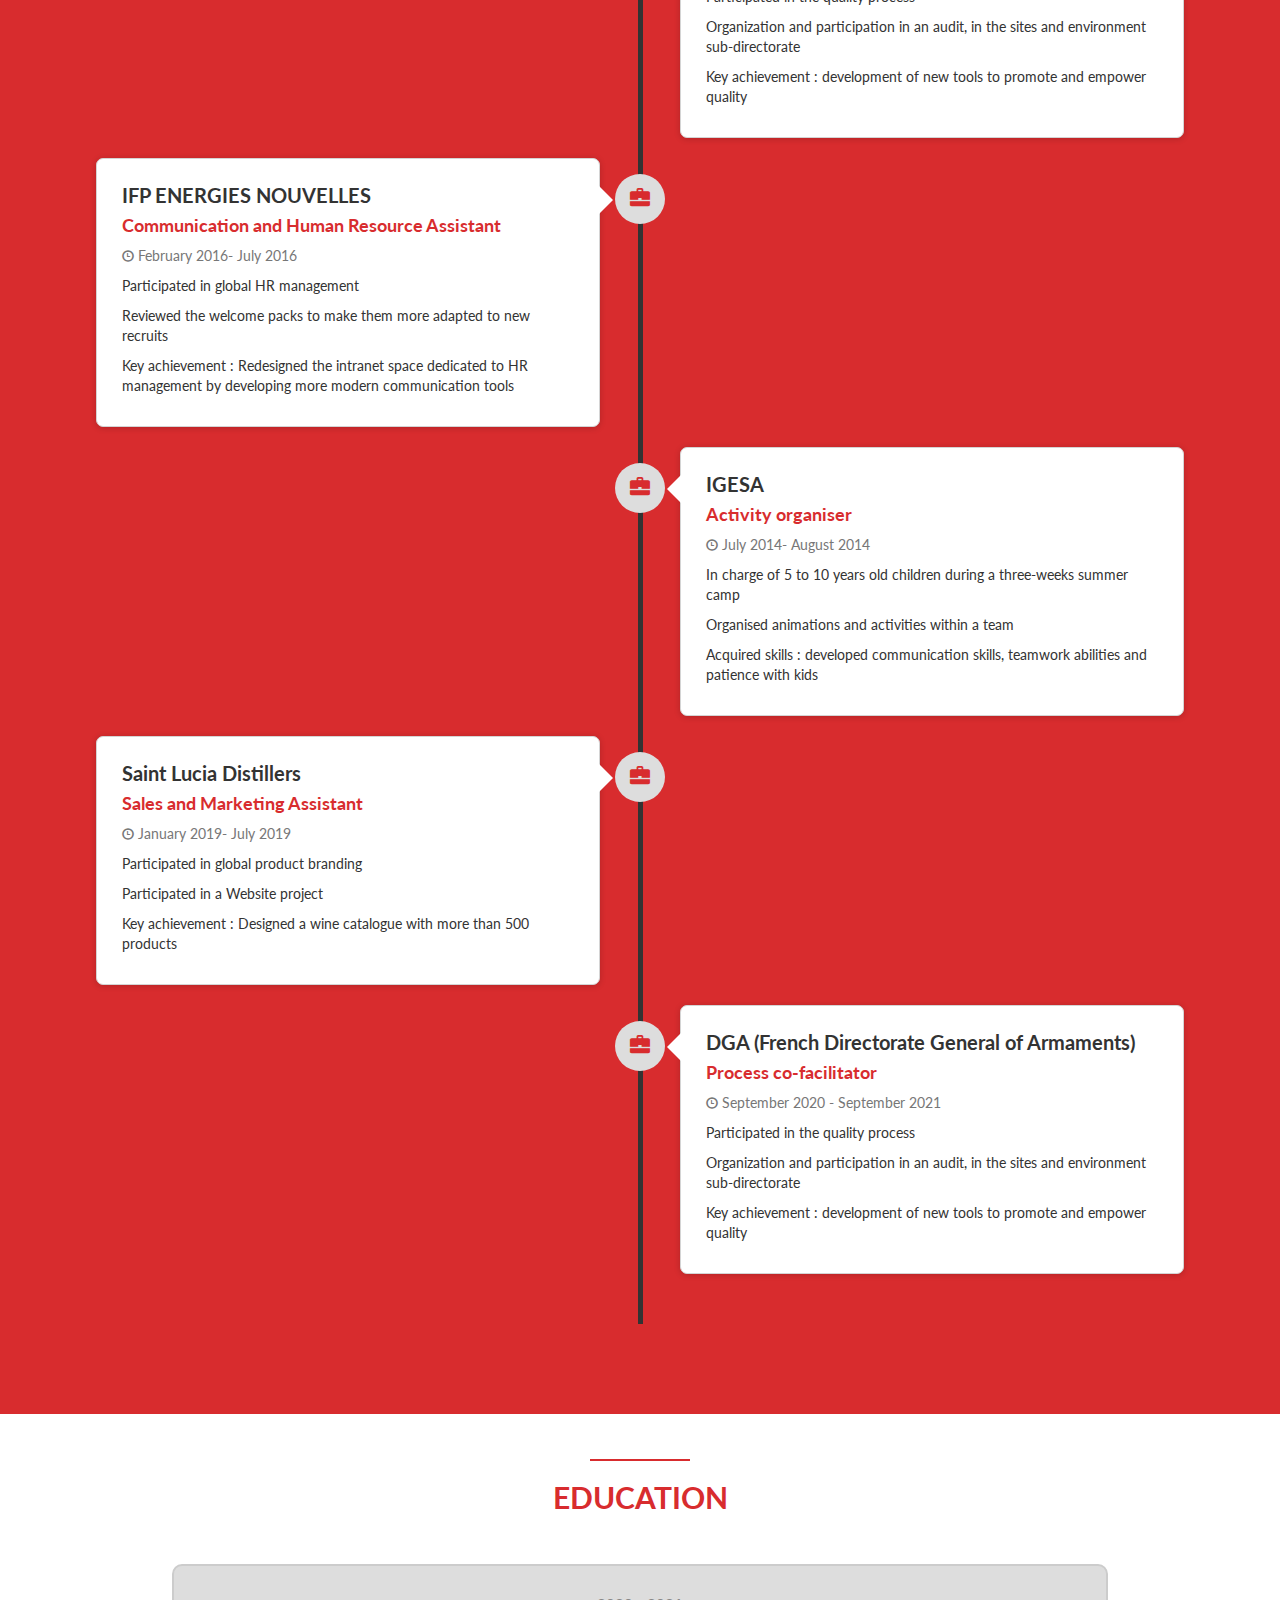
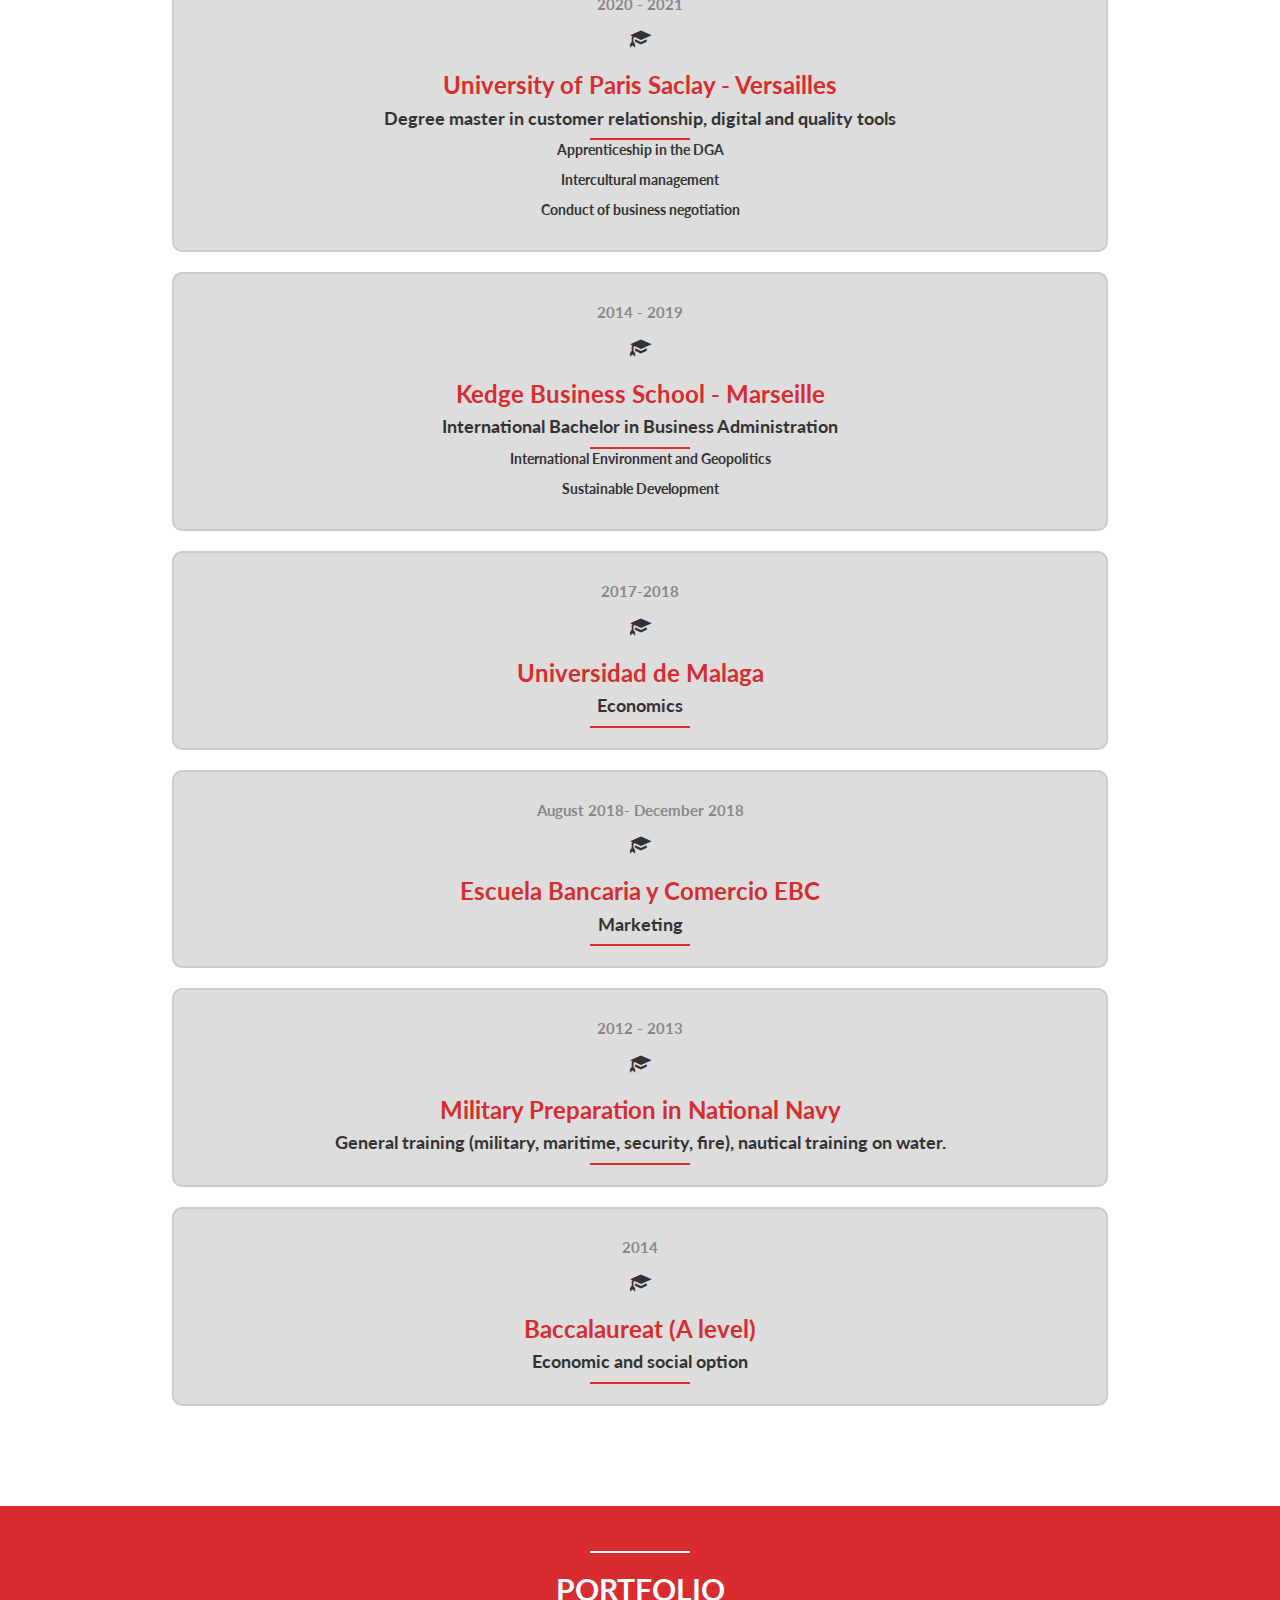
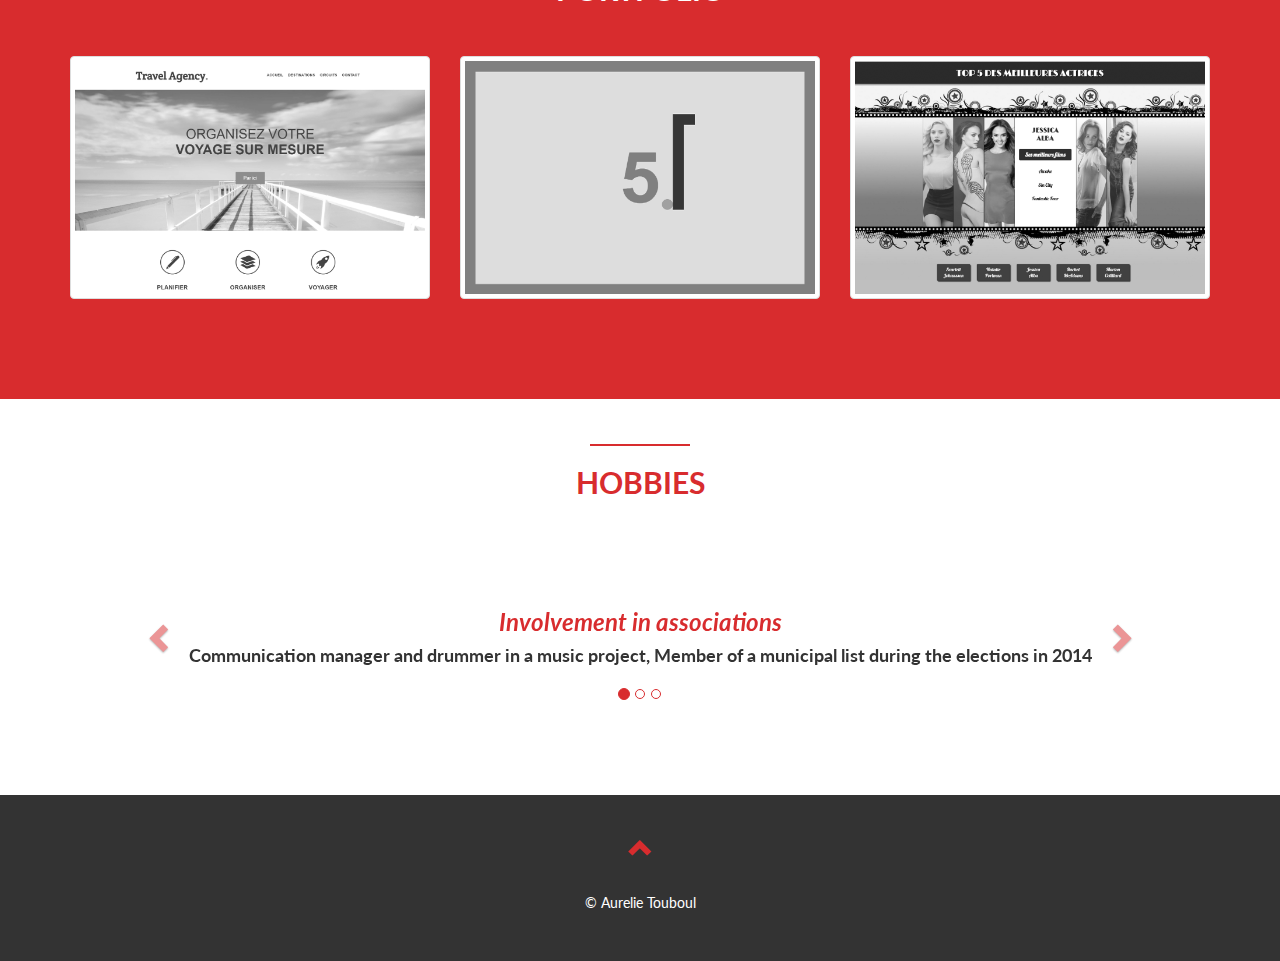
==== commit a51b7b96: "Update index.html" ====
--- a/index.html
+++ b/index.html
@@ -106,14 +106,29 @@
     
                 </div>
                 <ul class="timeline">
+                        <li>
+                        <div class="timeline-badge"><span class="glyphicon glyphicon-briefcase"></span></div>
+                        <div class="timeline-panel-container-inverted">
+                            <div class="timeline-panel">
+                                <div class="timeline-heading">
+        
+                                    <h3>DGA (French Directorate General of Armaments)</h3>
+                                    <h4>Process co-facilitator</h4>
+                                    <p class="text-muted"><small class="glyphicon glyphicon-time"></small> September 2020 - September 2021</p>
+                                </div>
+                                <div class="timeline-body">
+                                    <p>Participated in the quality process</p>
+                                    <p>Organization and participation in an audit, in the sites and environment sub-directorate </p>
+                                    <p>Key achievement : development of new tools to promote and empower quality </p>
+                                </div>
+                            </div>
+                        </div>
+                    </li>
                     <li>
                         <div class="timeline-badge"><span class="glyphicon glyphicon-briefcase"></span></div>
                         <div class="timeline-panel-container">
                             <div class="timeline-panel">
                                 <div class="timeline-heading">
-                                    
-        
-              
                                     <h3>IFP ENERGIES NOUVELLES</h3>
                                     <h4>Communication and Human Resource Assistant</h4>
                                     <p class="text-muted"><small class="glyphicon glyphicon-time"></small> February 2016- July 2016</p>
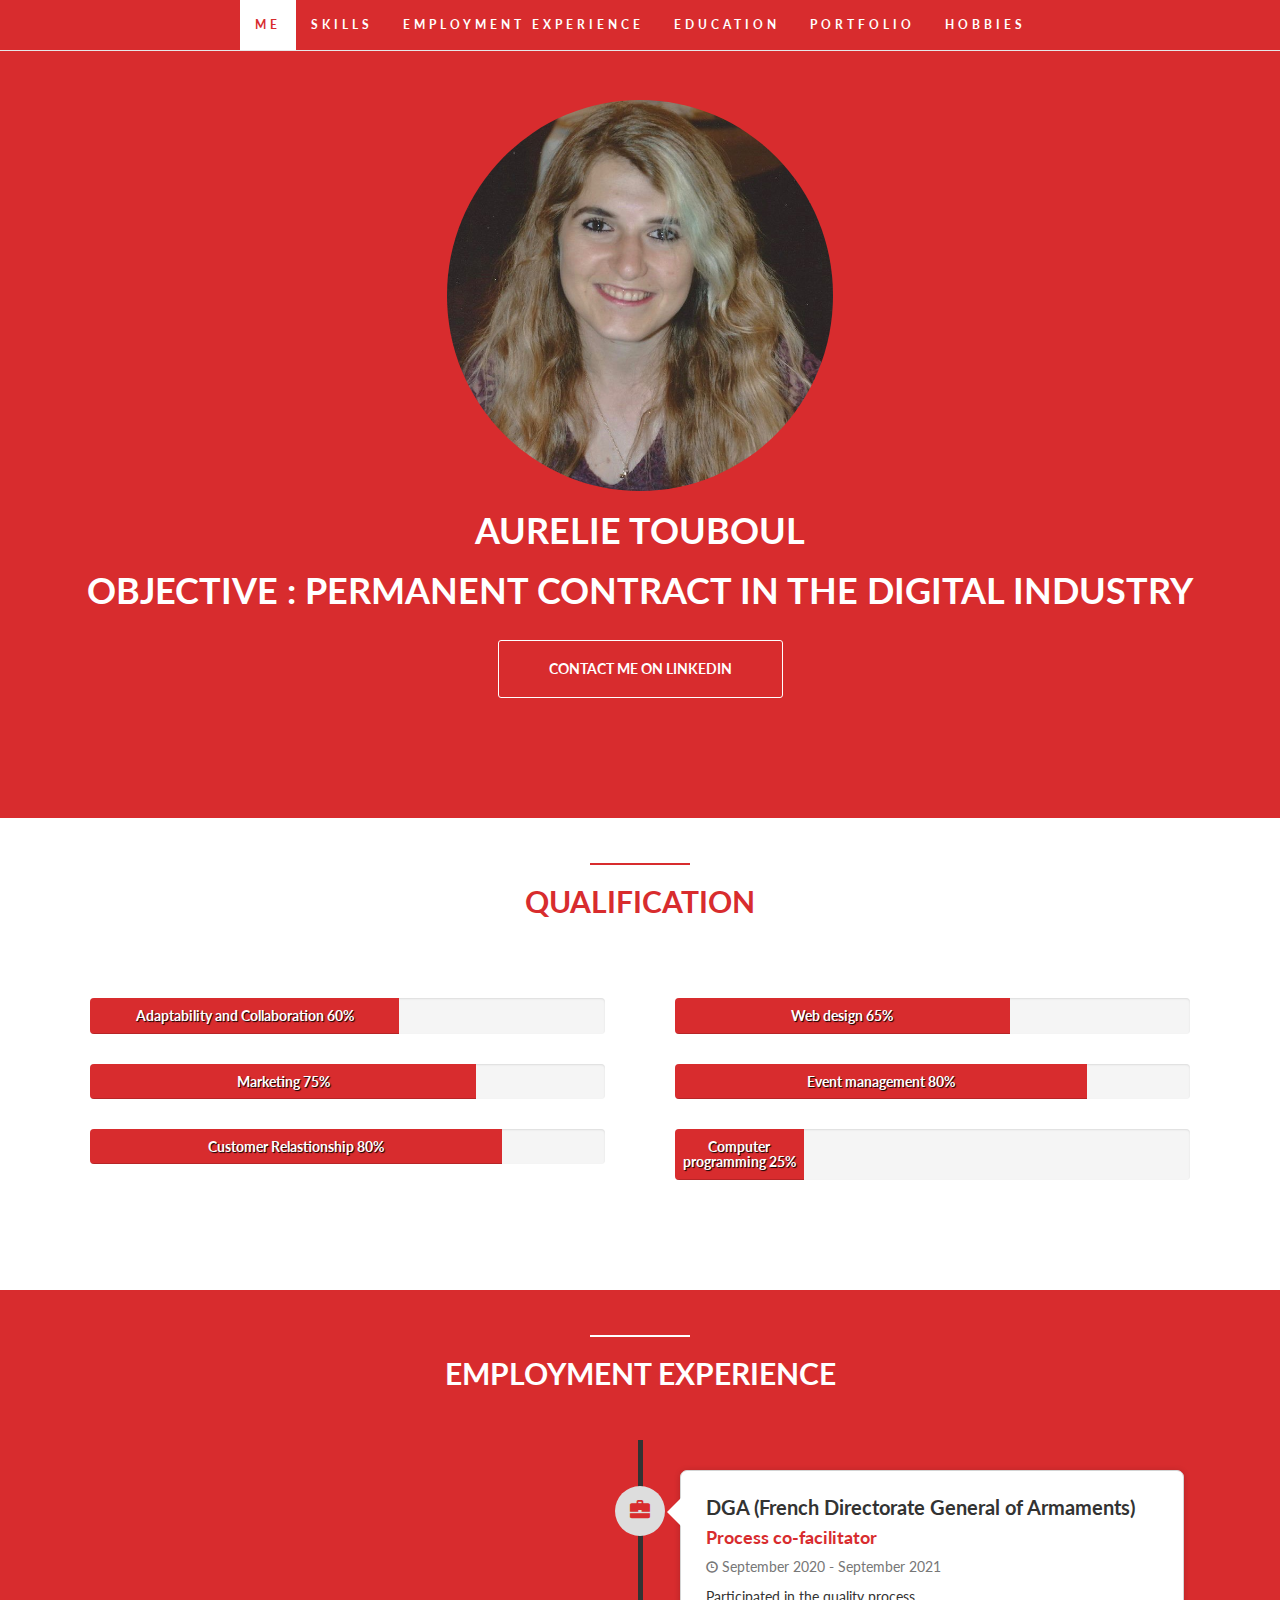
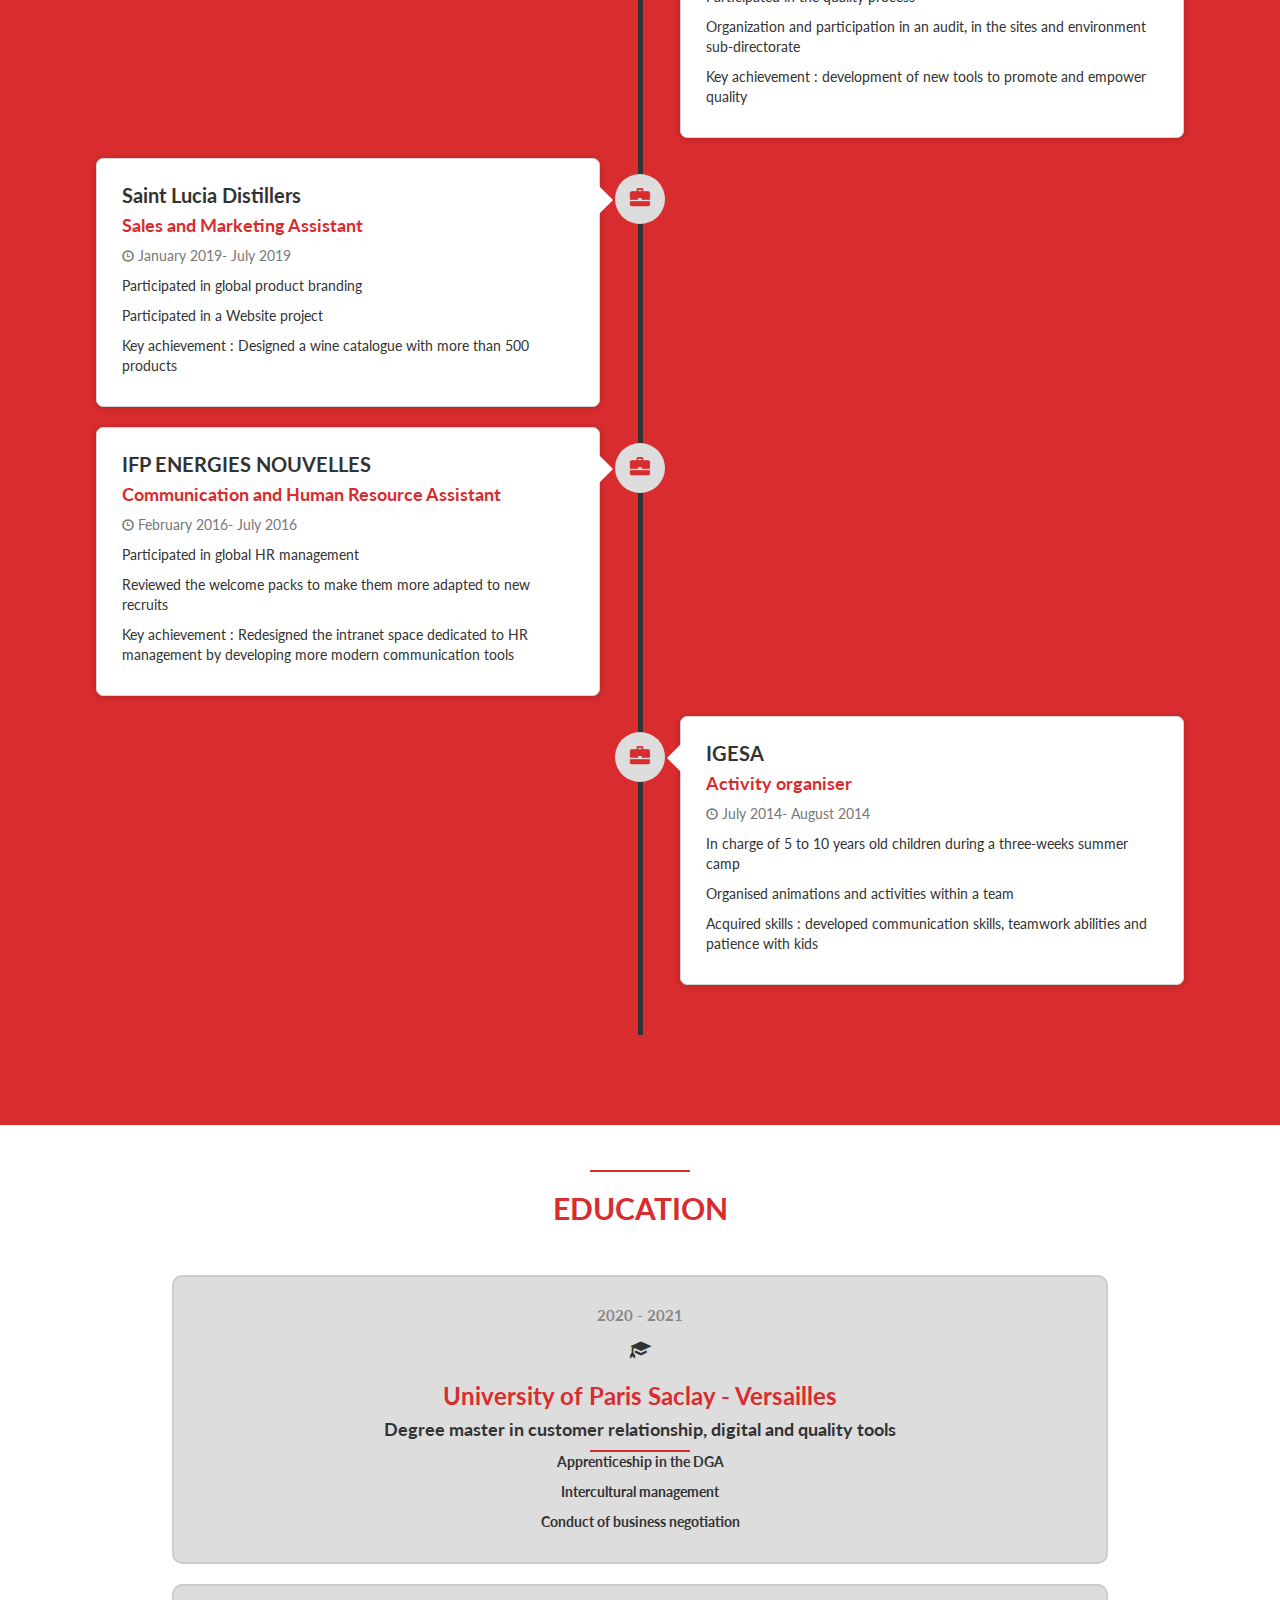
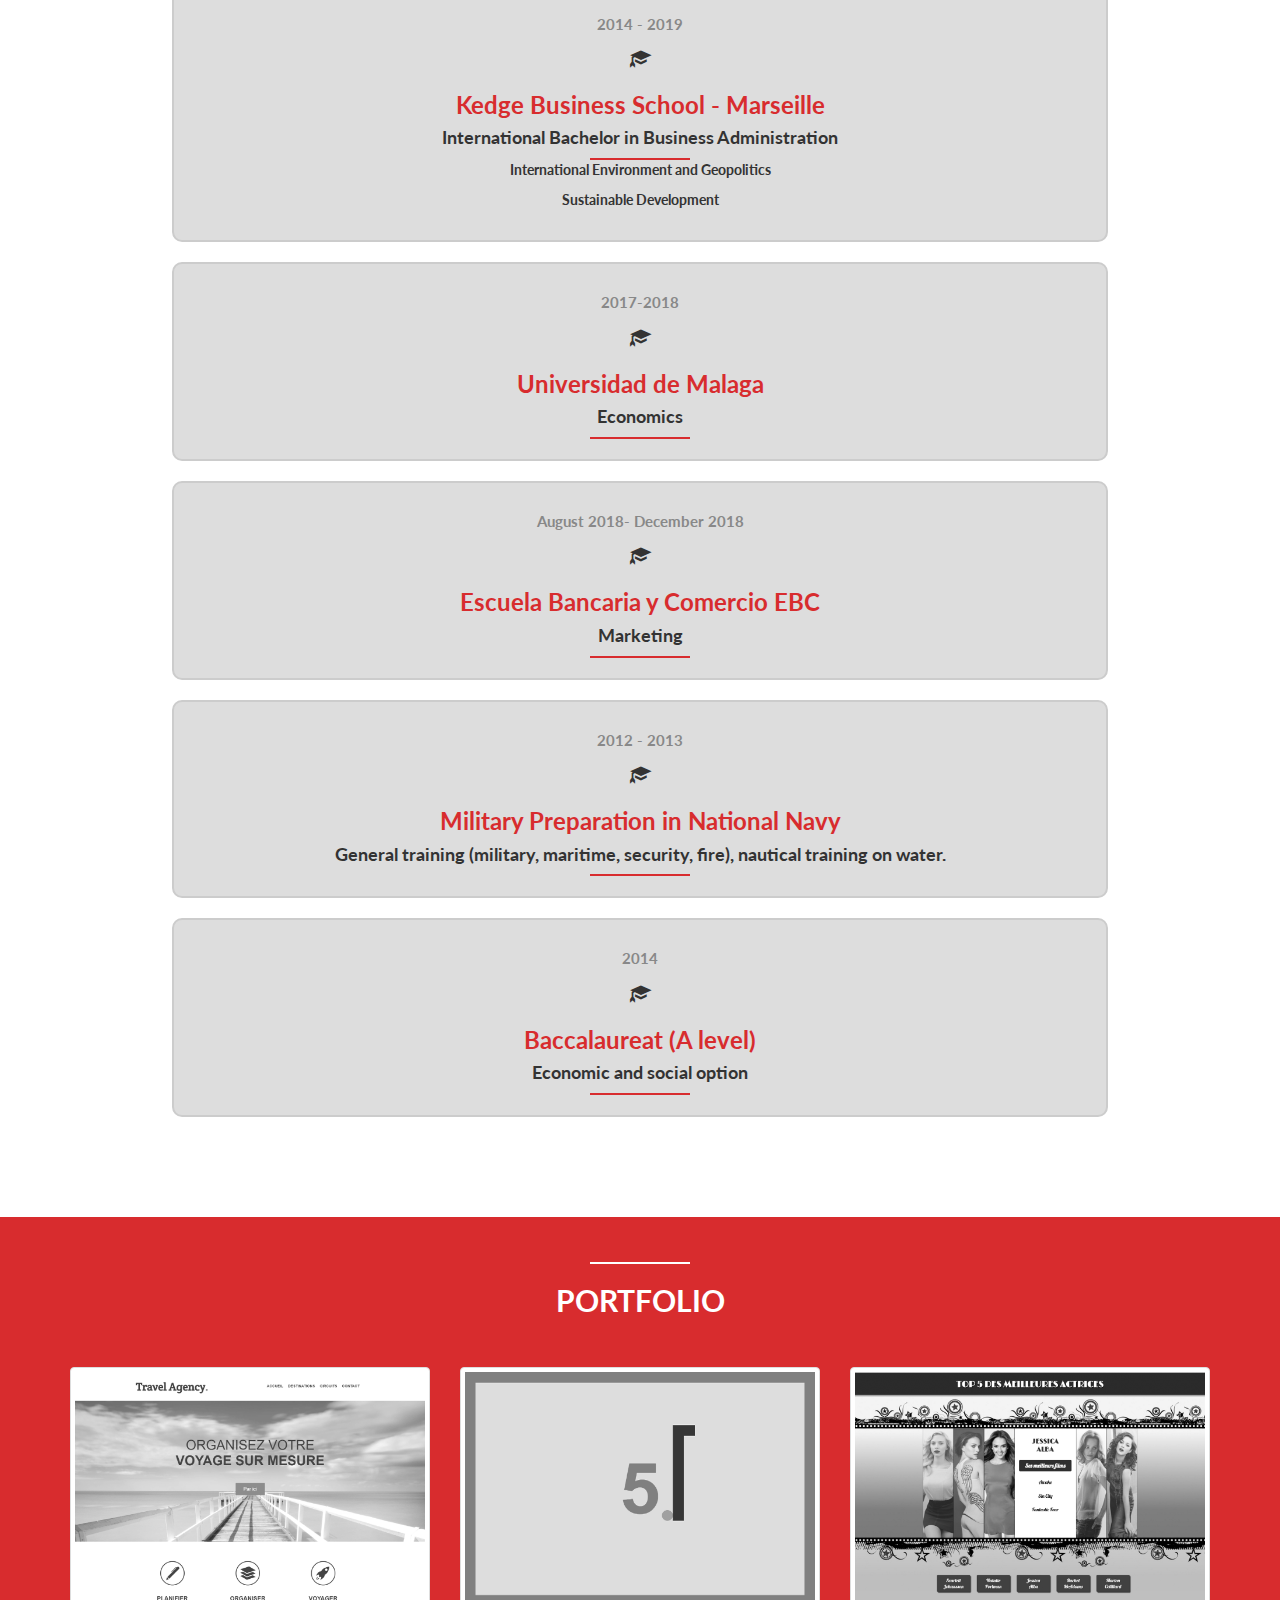
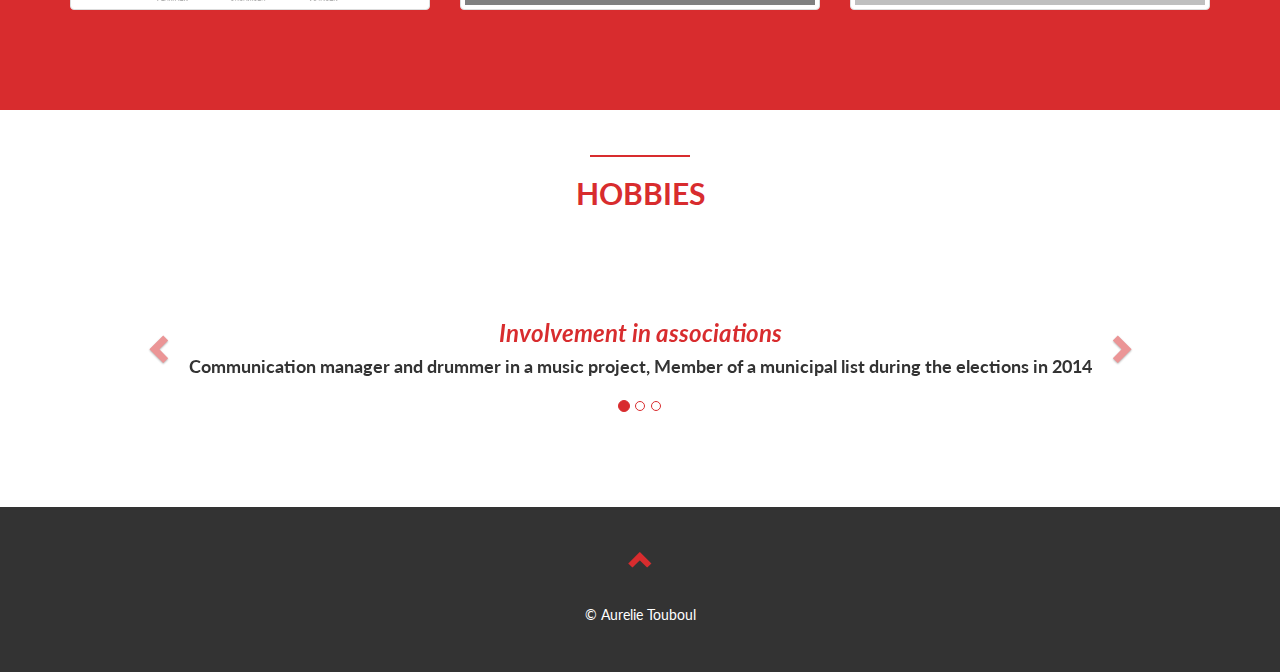
==== commit ee72cc49: "Update index.html" ====
--- a/index.html
+++ b/index.html
@@ -124,6 +124,23 @@
                             </div>
                         </div>
                     </li>
+                           <li>
+                        <div class="timeline-badge"><span class="glyphicon glyphicon-briefcase"></span></div>
+                        <div class="timeline-panel-container">
+                            <div class="timeline-panel">
+                                <div class="timeline-heading">
+                                    <h3>Saint Lucia Distillers</h3>
+                                    <h4>Sales and Marketing Assistant</h4>
+                                    <p class="text-muted"><small class="glyphicon glyphicon-time"></small> January 2019- July 2019</p>
+                                </div>
+                                <div class="timeline-body">
+                                    <p>Participated in global product branding </p>
+                                    <p>Participated in a Website project </p>
+                                    <p>Key achievement : Designed a wine catalogue with more than 500 products</p>
+                                </div>
+                            </div>
+                        </div>
+                    </li>
                     <li>
                         <div class="timeline-badge"><span class="glyphicon glyphicon-briefcase"></span></div>
                         <div class="timeline-panel-container">
@@ -161,43 +178,7 @@
                             </div>
                         </div>
                     </li>
-                <li>
-                        <div class="timeline-badge"><span class="glyphicon glyphicon-briefcase"></span></div>
-                        <div class="timeline-panel-container">
-                            <div class="timeline-panel">
-                                <div class="timeline-heading">
-                                    <h3>Saint Lucia Distillers</h3>
-                                    <h4>Sales and Marketing Assistant</h4>
-                                    <p class="text-muted"><small class="glyphicon glyphicon-time"></small> January 2019- July 2019</p>
-                                </div>
-                                <div class="timeline-body">
-                                    <p>Participated in global product branding </p>
-                                    <p>Participated in a Website project </p>
-                                    <p>Key achievement : Designed a wine catalogue with more than 500 products</p>
-                                </div>
-                            </div>
-                        </div>
-                    </li>
-                
-        
-                    <li>
-                        <div class="timeline-badge"><span class="glyphicon glyphicon-briefcase"></span></div>
-                        <div class="timeline-panel-container-inverted">
-                            <div class="timeline-panel">
-                                <div class="timeline-heading">
-        
-                                    <h3>DGA (French Directorate General of Armaments)</h3>
-                                    <h4>Process co-facilitator</h4>
-                                    <p class="text-muted"><small class="glyphicon glyphicon-time"></small> September 2020 - September 2021</p>
-                                </div>
-                                <div class="timeline-body">
-                                    <p>Participated in the quality process</p>
-                                    <p>Organization and participation in an audit, in the sites and environment sub-directorate </p>
-                                    <p>Key achievement : development of new tools to promote and empower quality </p>
-                                </div>
-                            </div>
-                        </div>
-                    </li>
+         
                 </ul>
             </div>
             
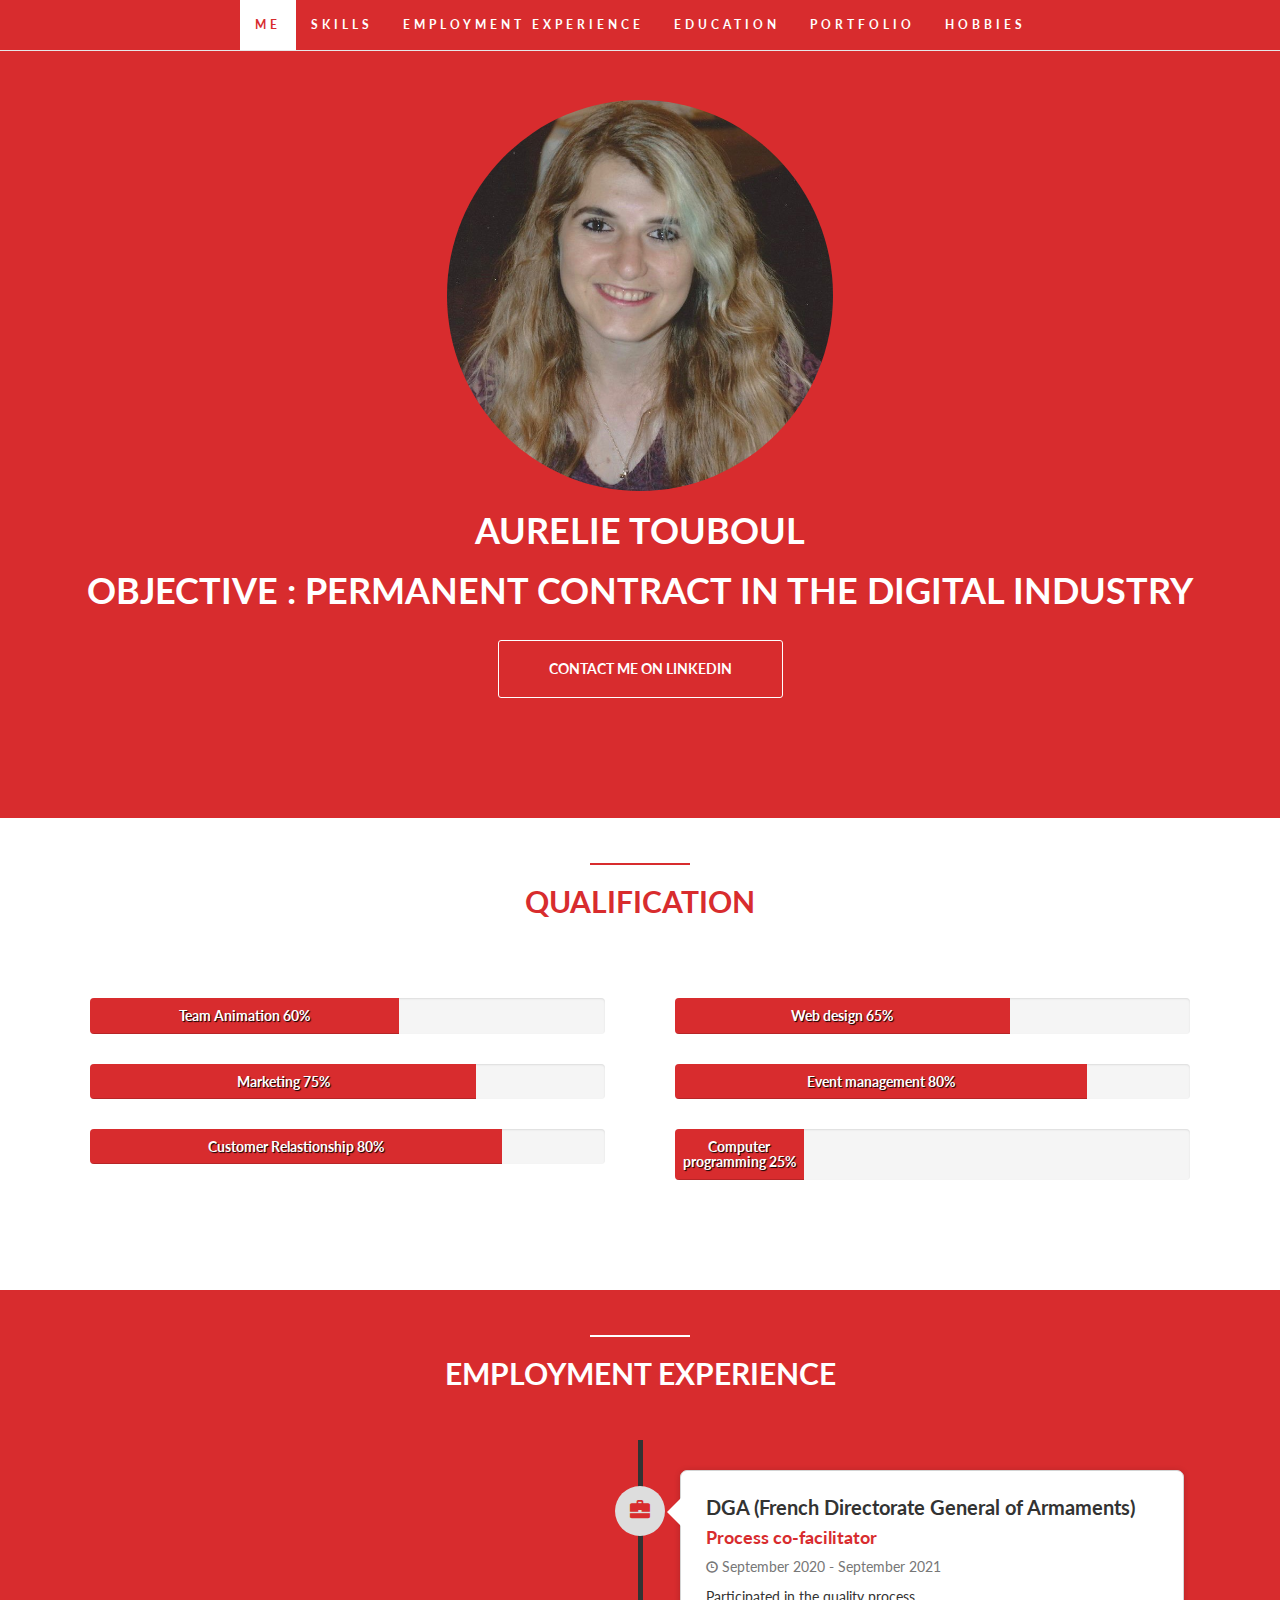
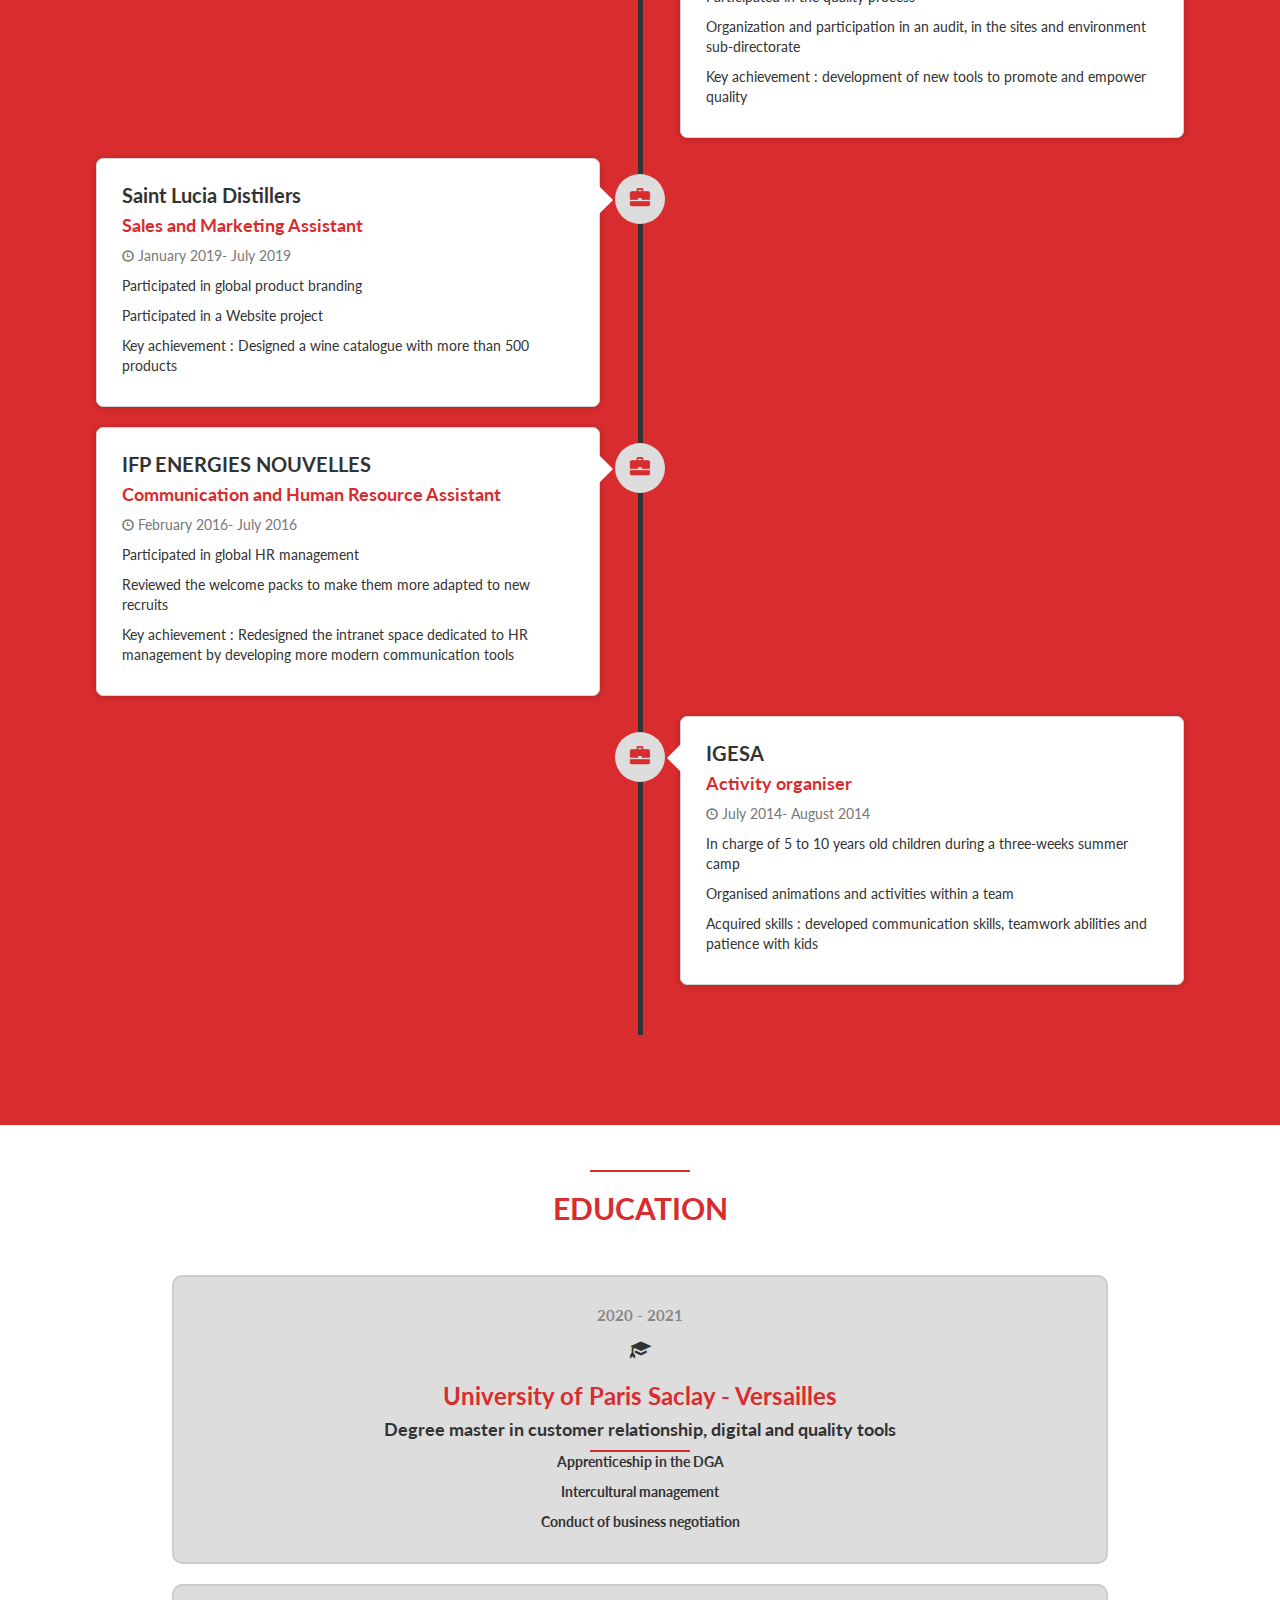
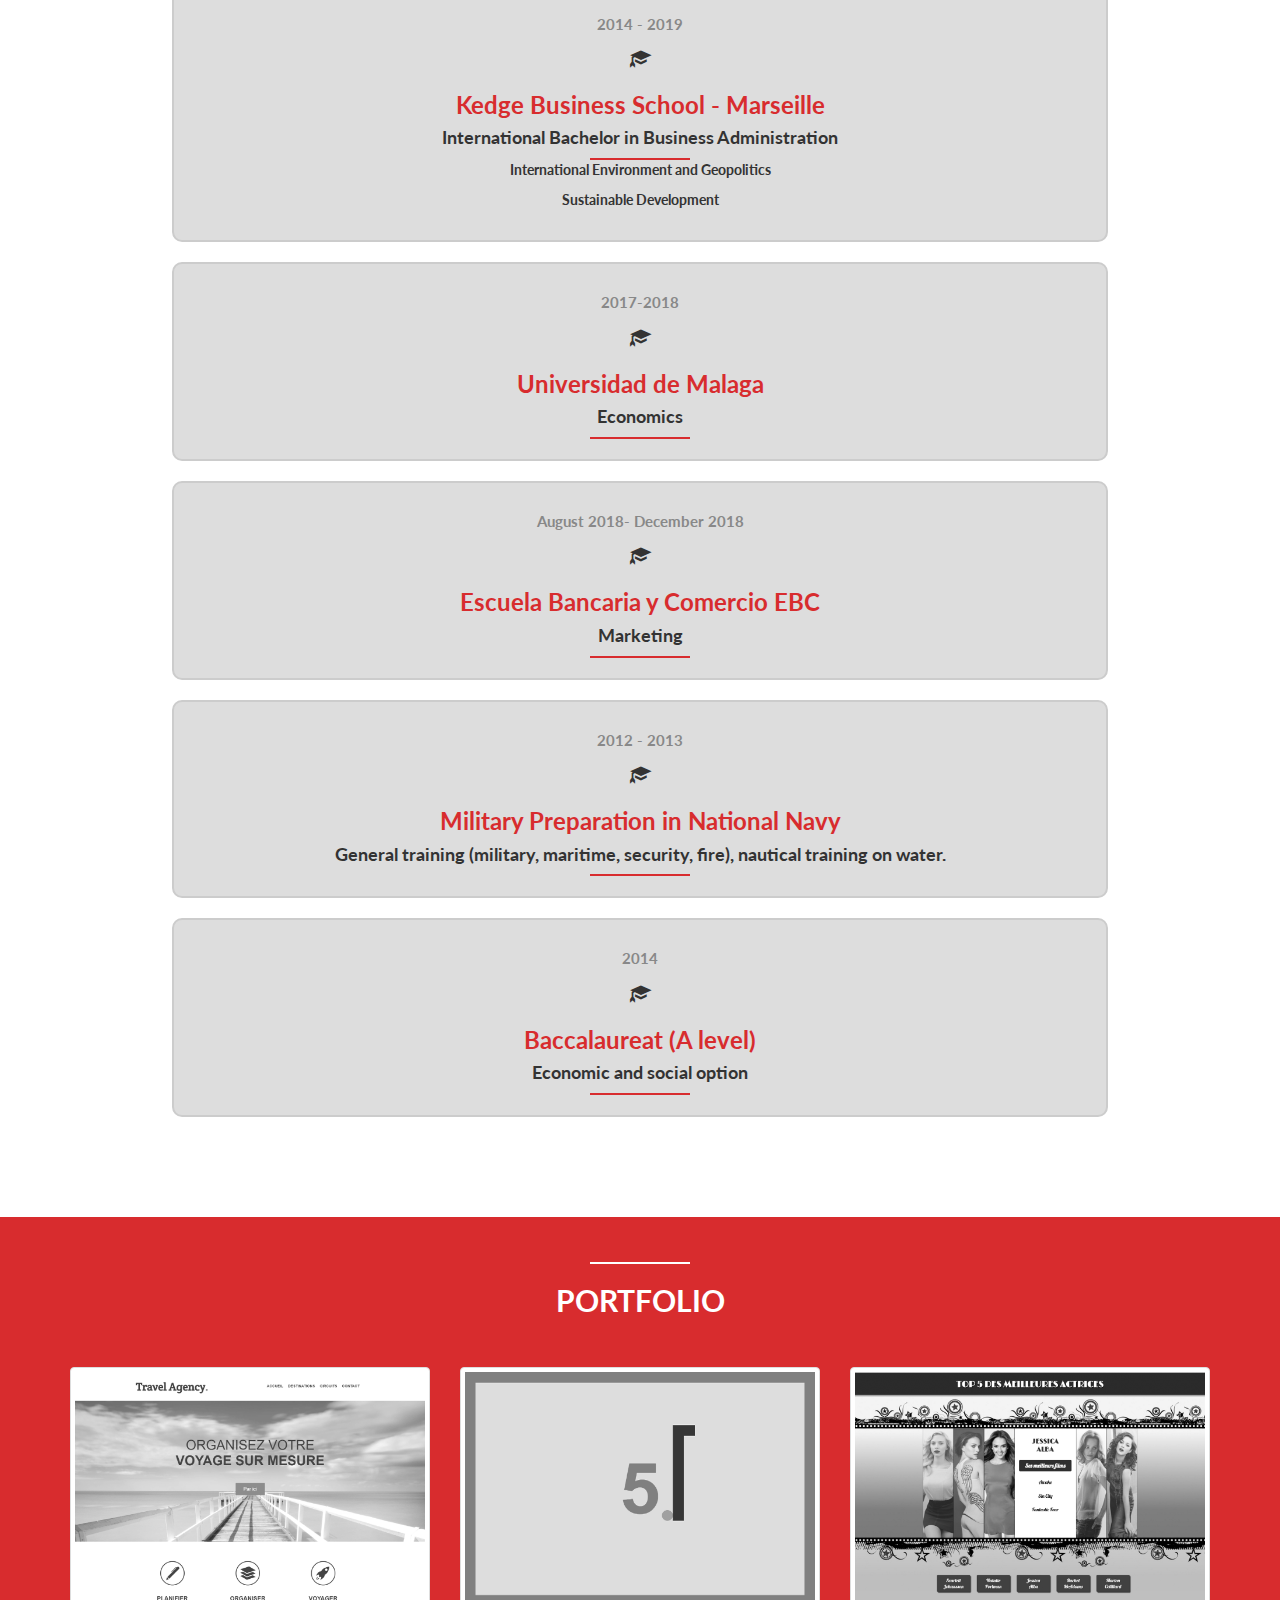
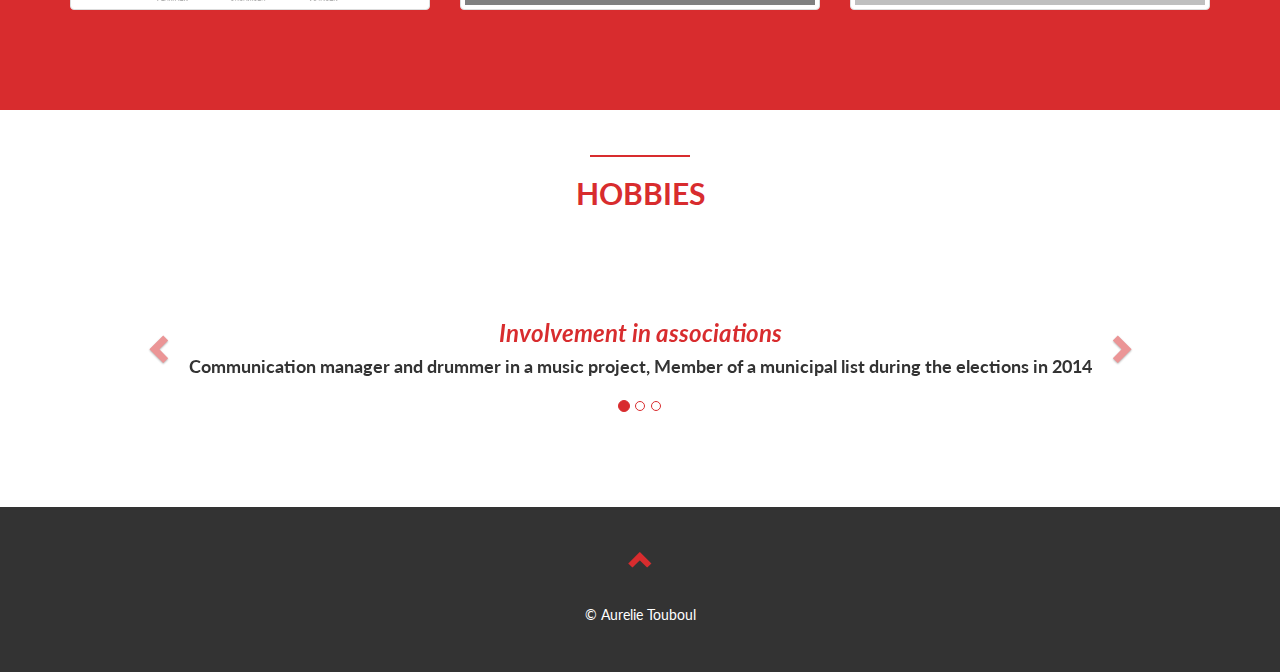
==== commit 3ae52c69: "Update index.html" ====
--- a/index.html
+++ b/index.html
@@ -61,7 +61,7 @@
                     <div class="col-md-6">
                         <div class="progress"> 
                             <div class="progress-bar" role="progressbar" aria-valuenow="60" aria-valuemin="0" aria-valuemax="100" style="width:60%">
-                                <h5> Adaptability and Collaboration 60%</h5>
+                                <h5> Team Animation 60%</h5>
                             </div>
                         </div>
                         <div class="progress"> 
@@ -306,11 +306,7 @@
                         </div>
                           <div class="item">
                             <h3>Activities</h3>
-                            <h4>Dance, drums, art, soccer </h4>       
-                        </div>
-                          <div class="item">
-                            <h3>Travels</h3>
-                            <h4>Canada, USA, Mexico, Spain, United Kingdom, Italy, Norway, Czech Republic, St Lucia</h4>       
+                            <h4>Dance, drumms </h4>       
                         </div>
                     </div>
                     <a class="left carousel-control" href="#myCarousel" data-slide="prev" role="button">
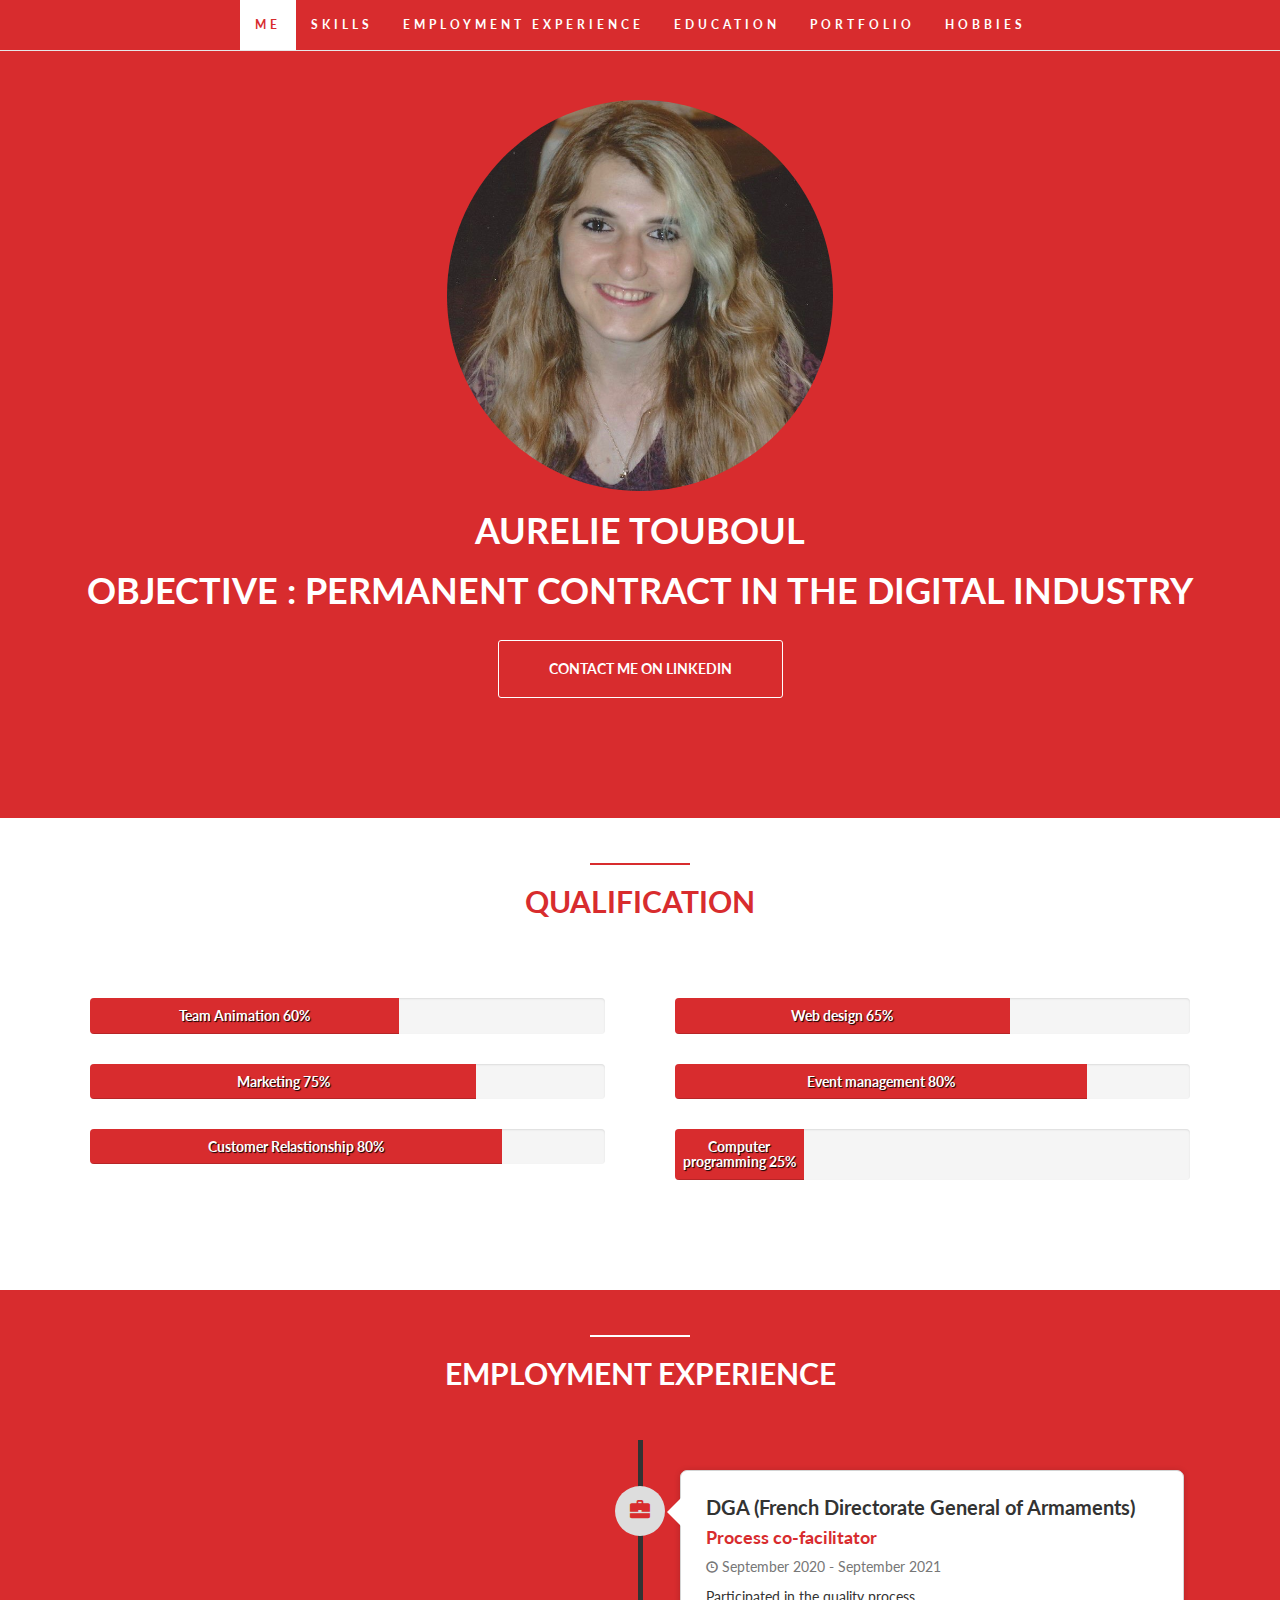
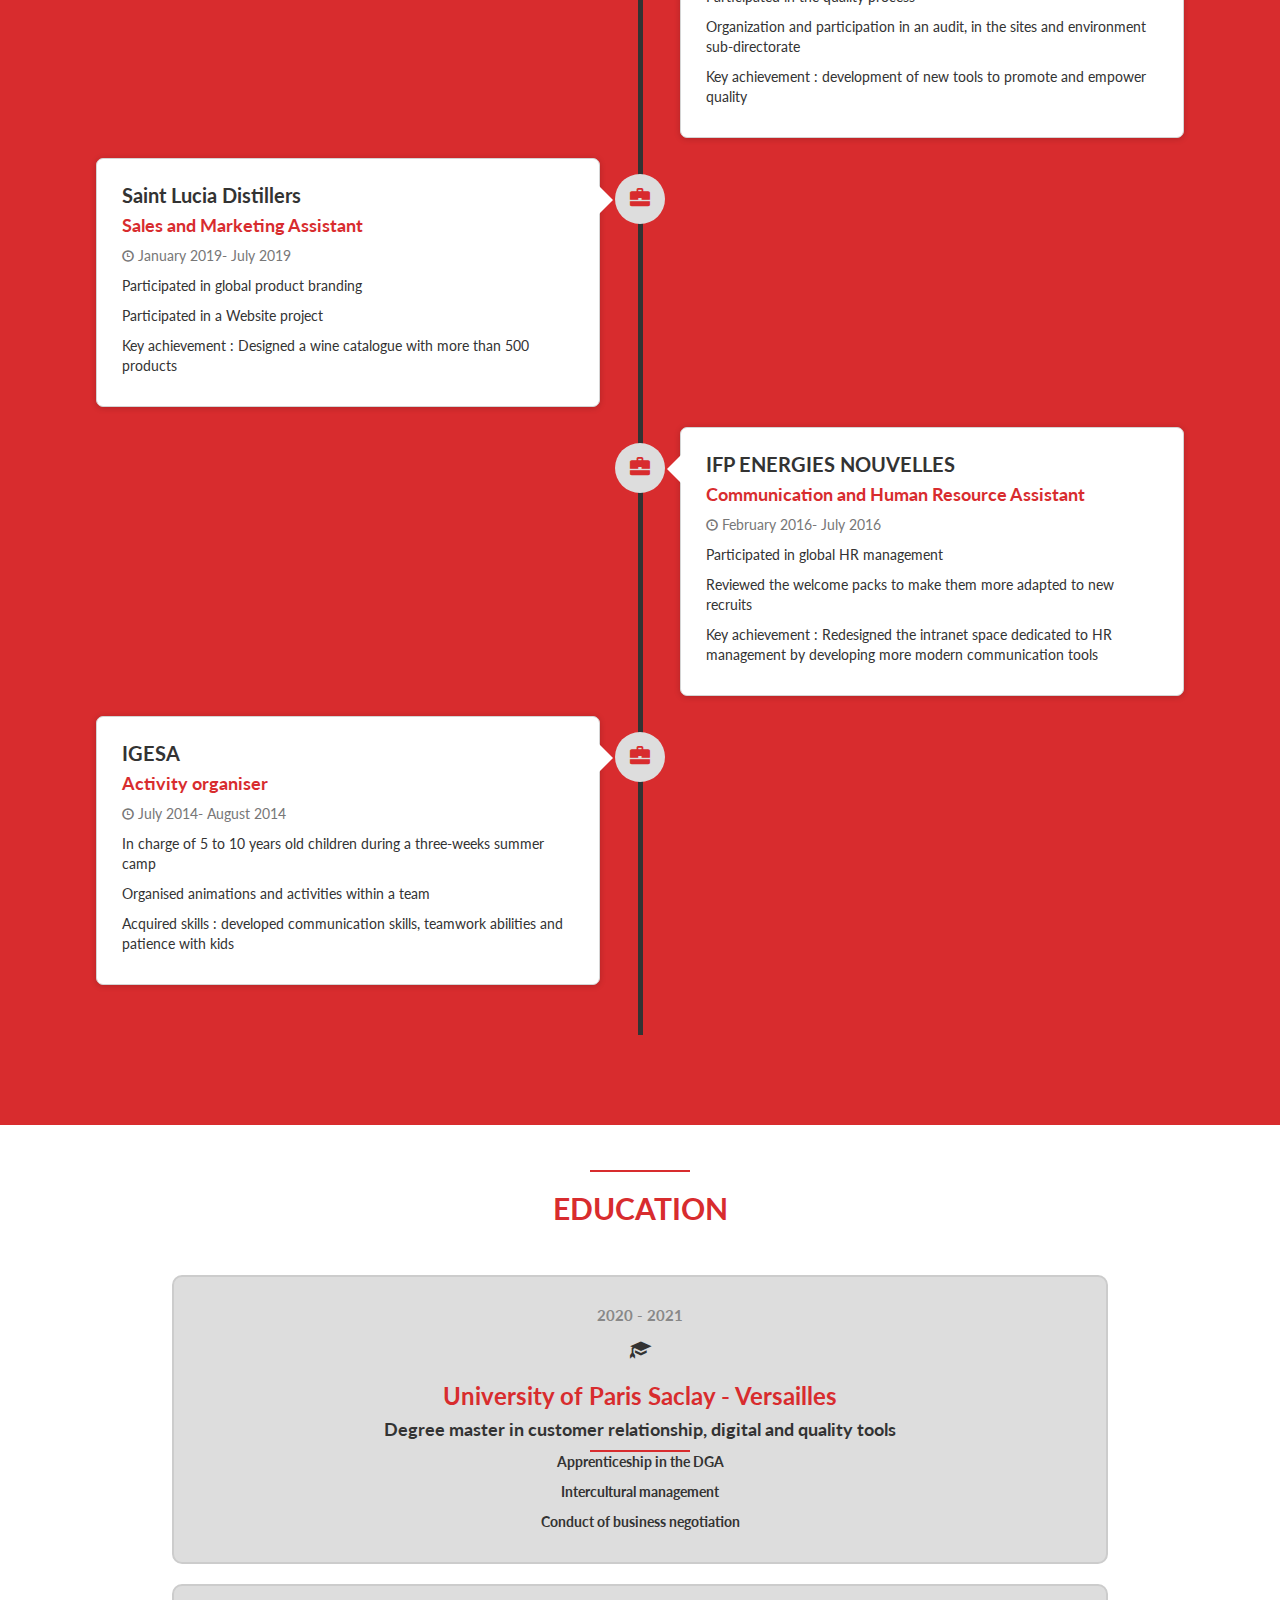
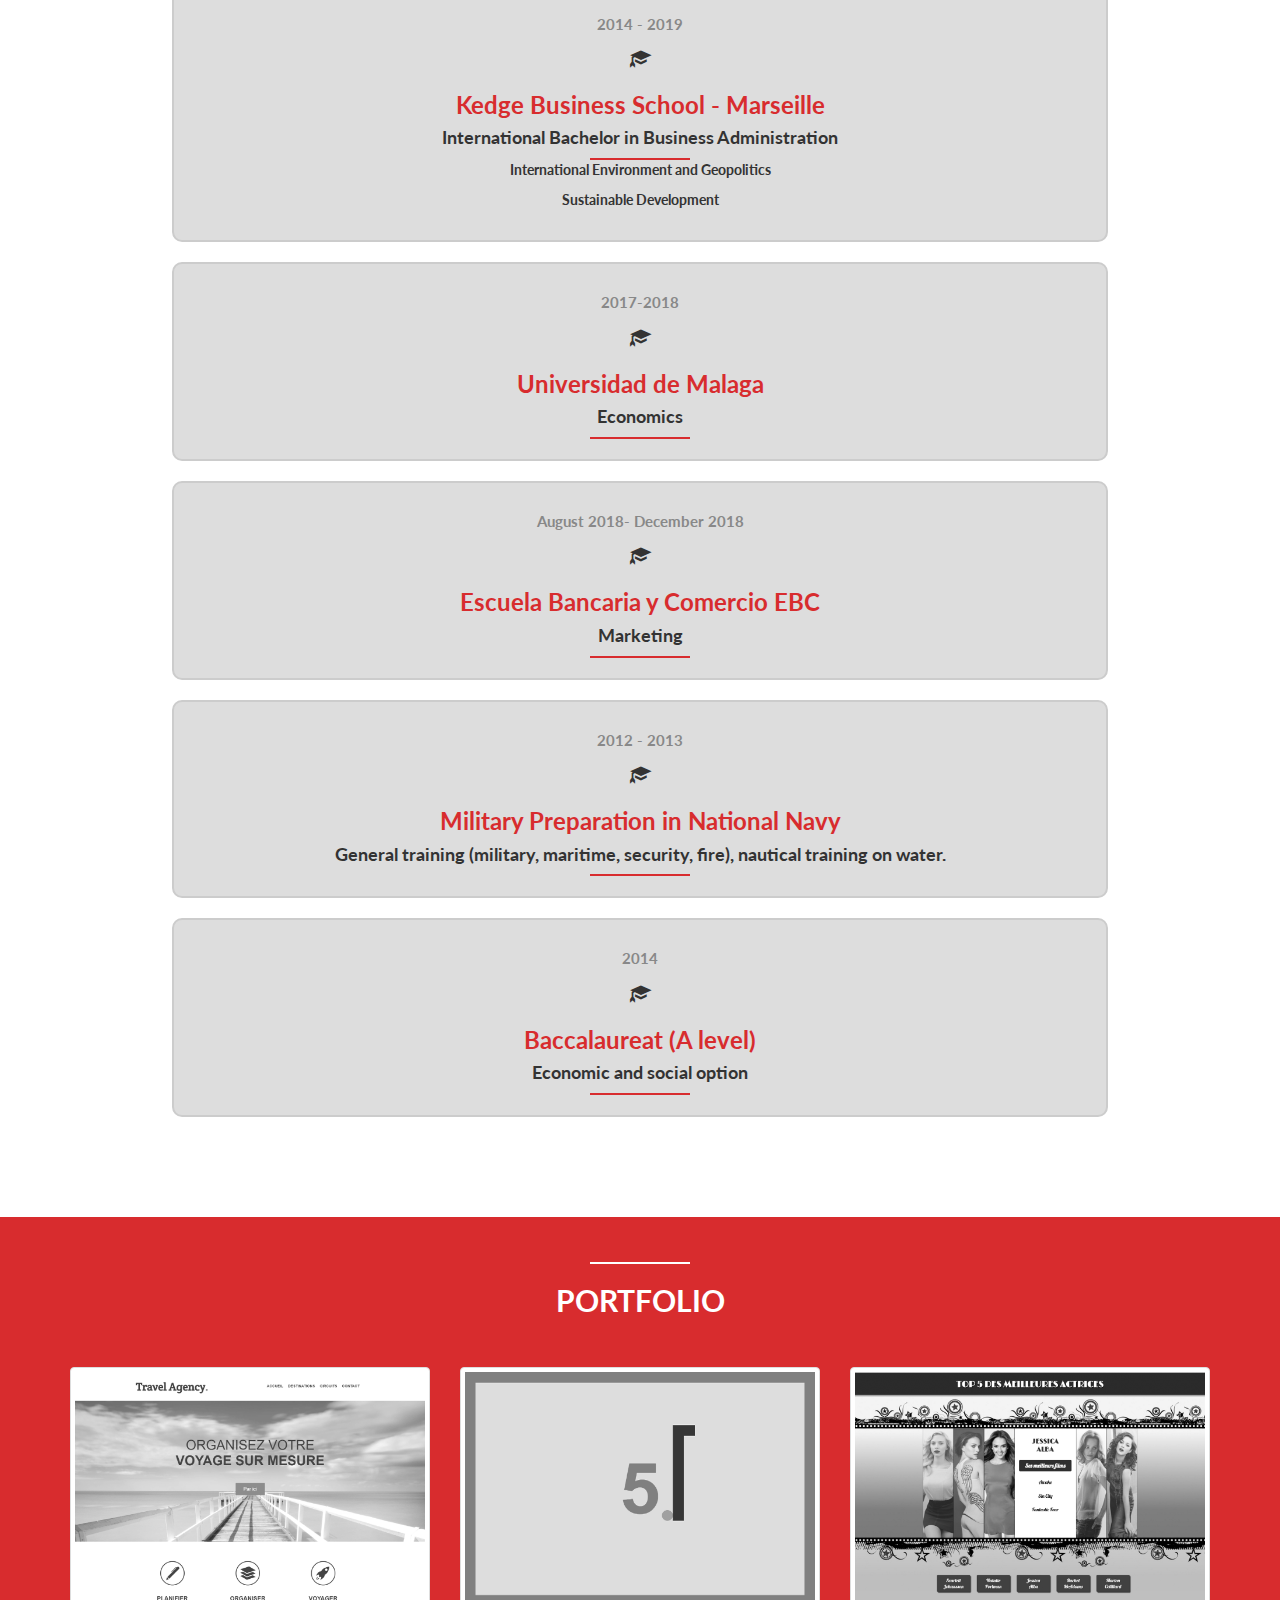
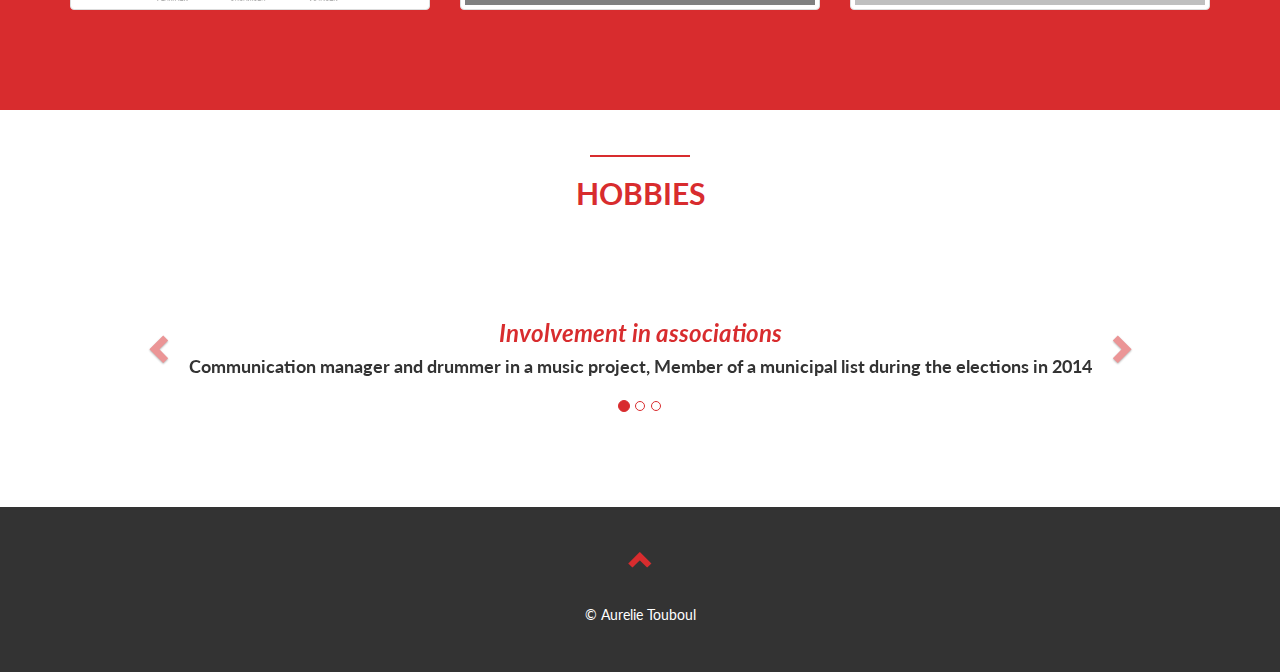
==== commit b57b86d2: "Update index.html" ====
--- a/index.html
+++ b/index.html
@@ -143,7 +143,7 @@
                     </li>
                     <li>
                         <div class="timeline-badge"><span class="glyphicon glyphicon-briefcase"></span></div>
-                        <div class="timeline-panel-container">
+                        <div class="timeline-panel-container-inverted">
                             <div class="timeline-panel">
                                 <div class="timeline-heading">
                                     <h3>IFP ENERGIES NOUVELLES</h3>
@@ -162,7 +162,7 @@
                     
                     <li>
                         <div class="timeline-badge"><span class="glyphicon glyphicon-briefcase"></span></div>
-                        <div class="timeline-panel-container-inverted">
+                        <div class="timeline-panel-container">
                             <div class="timeline-panel">
                                 <div class="timeline-heading">
                                     <h3>IGESA</h3>
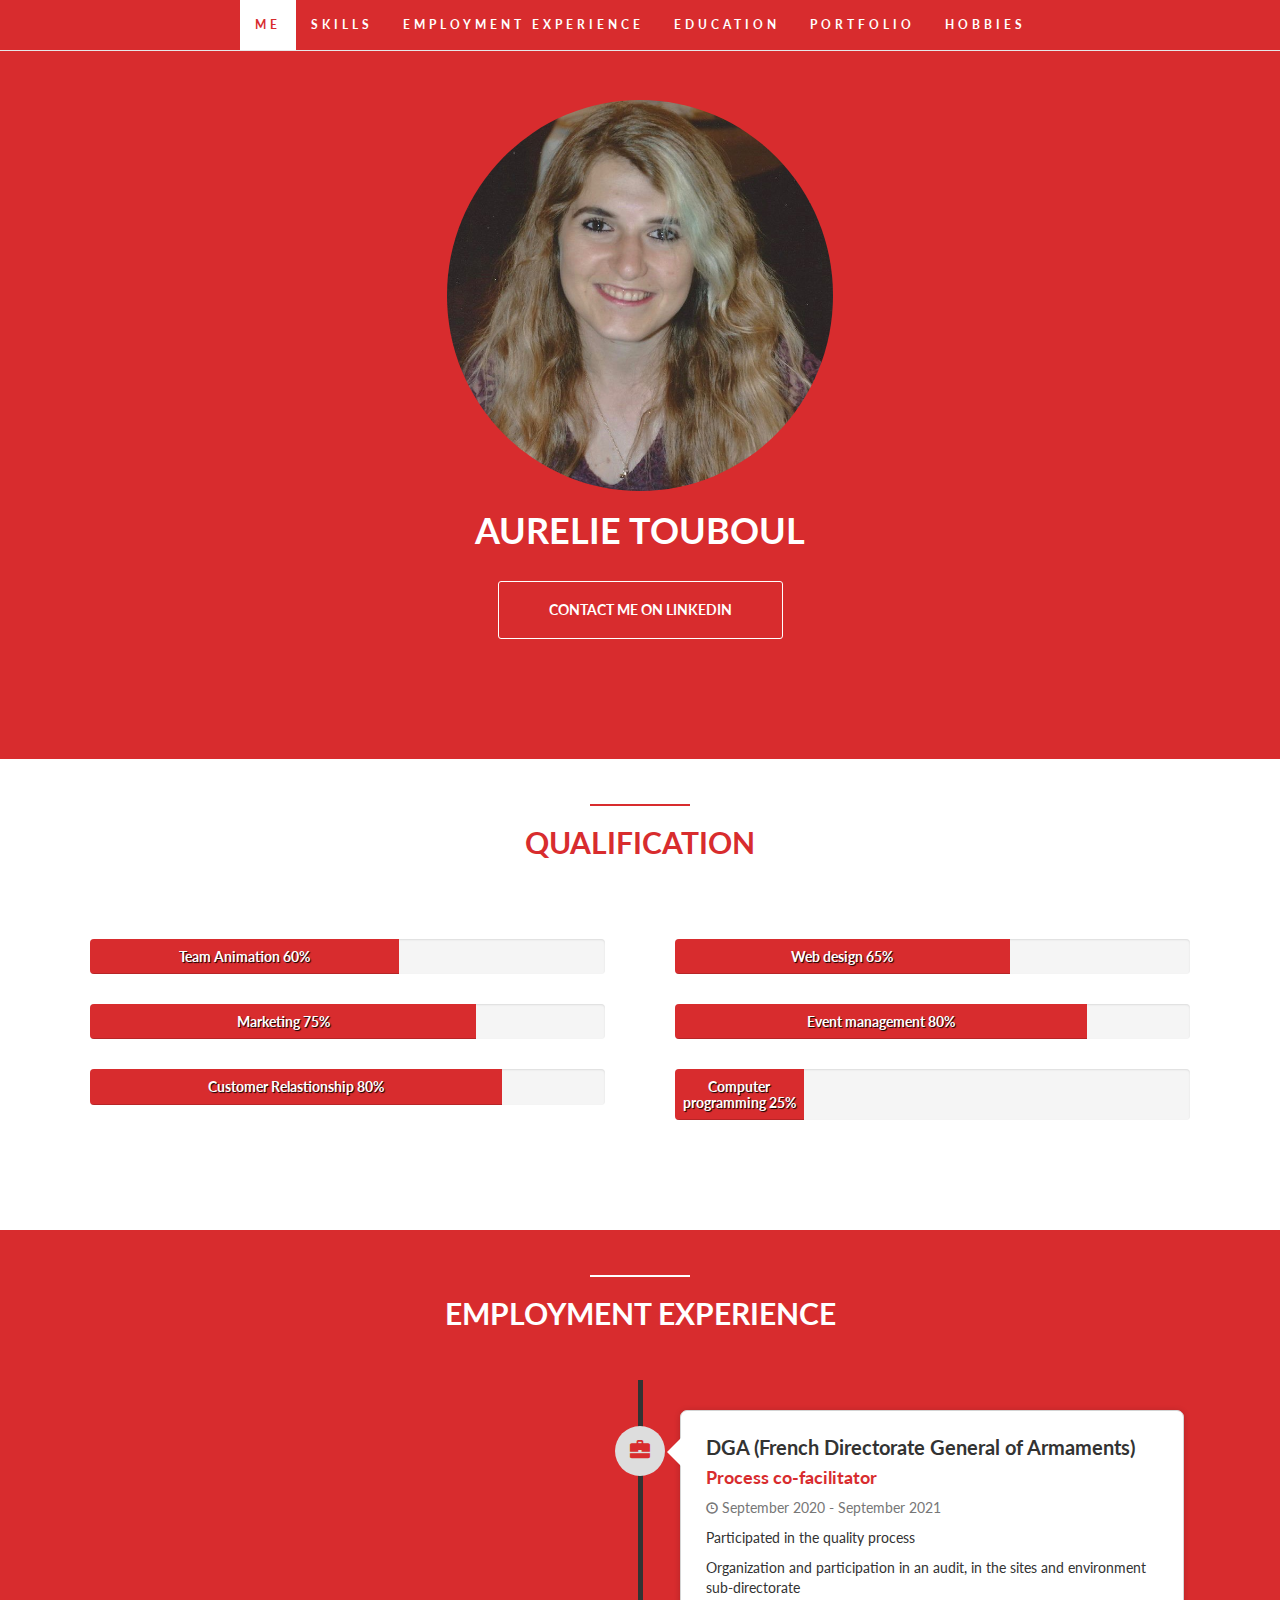
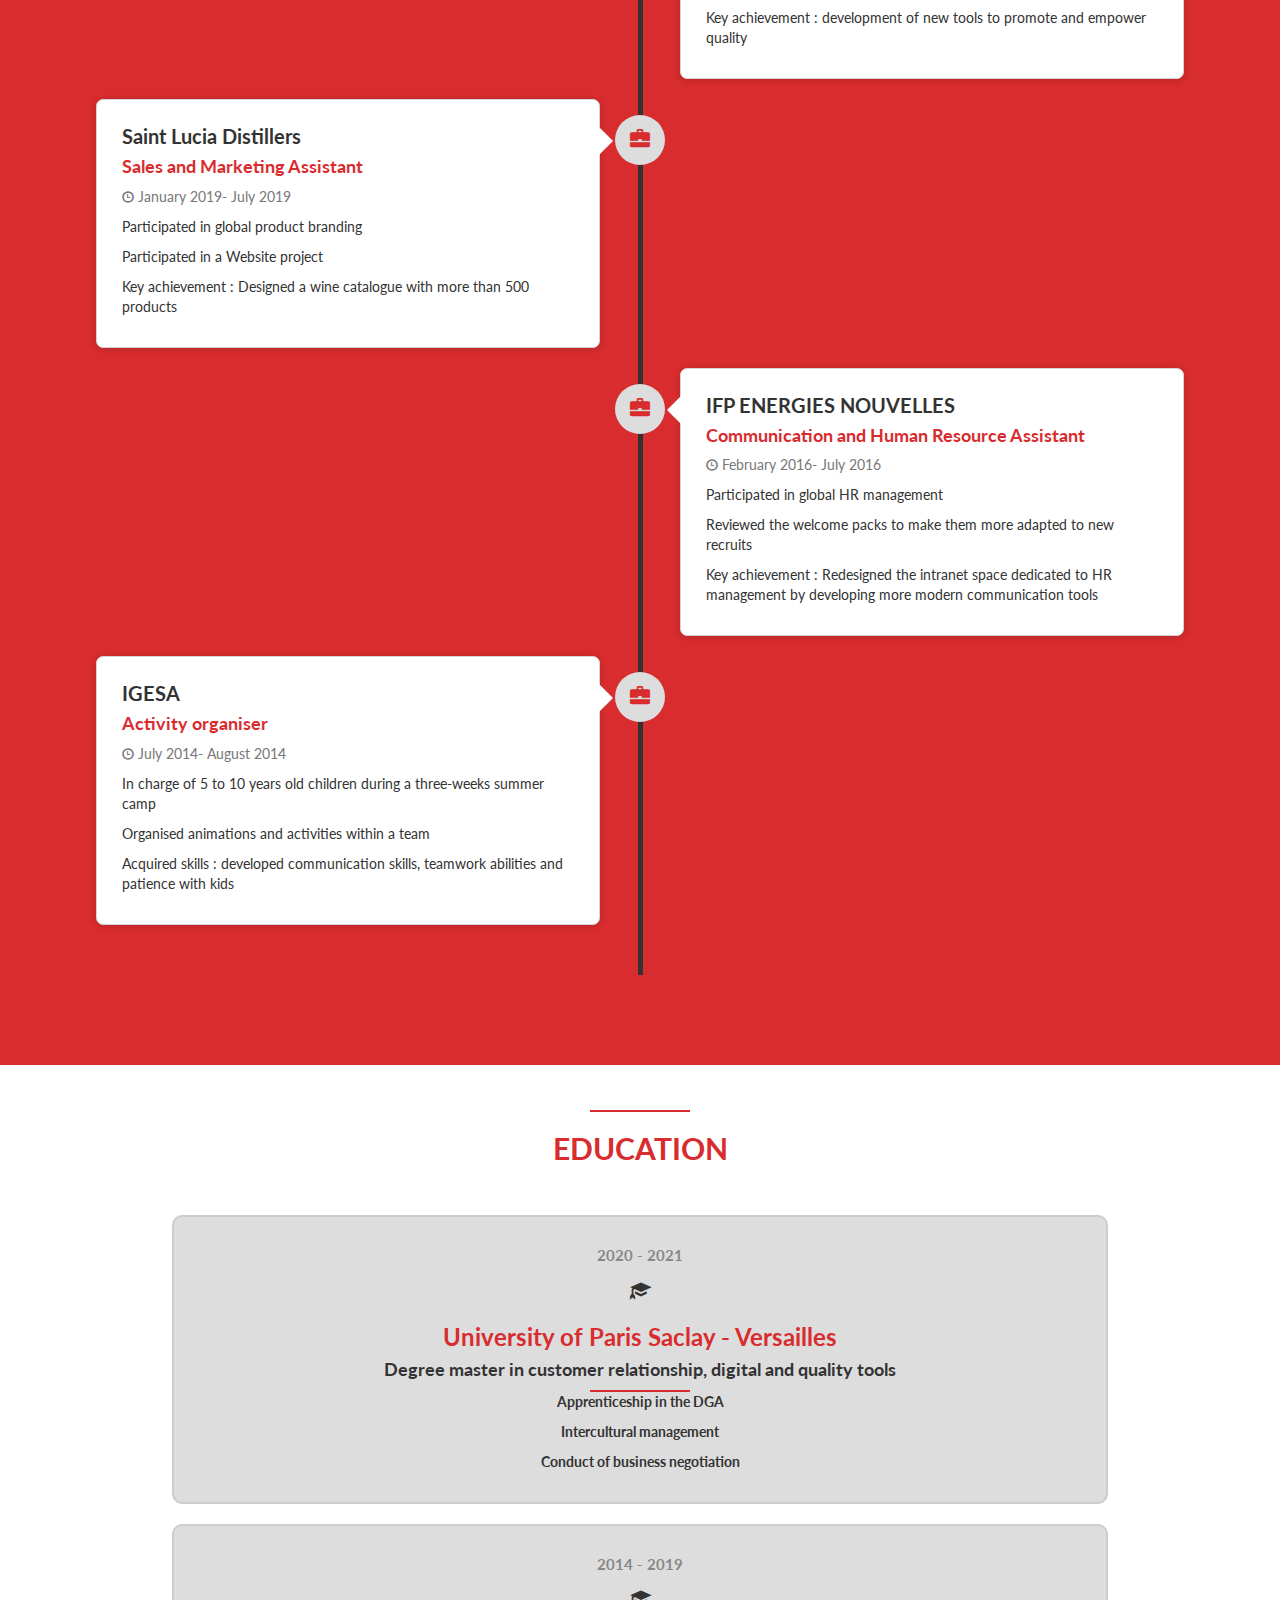
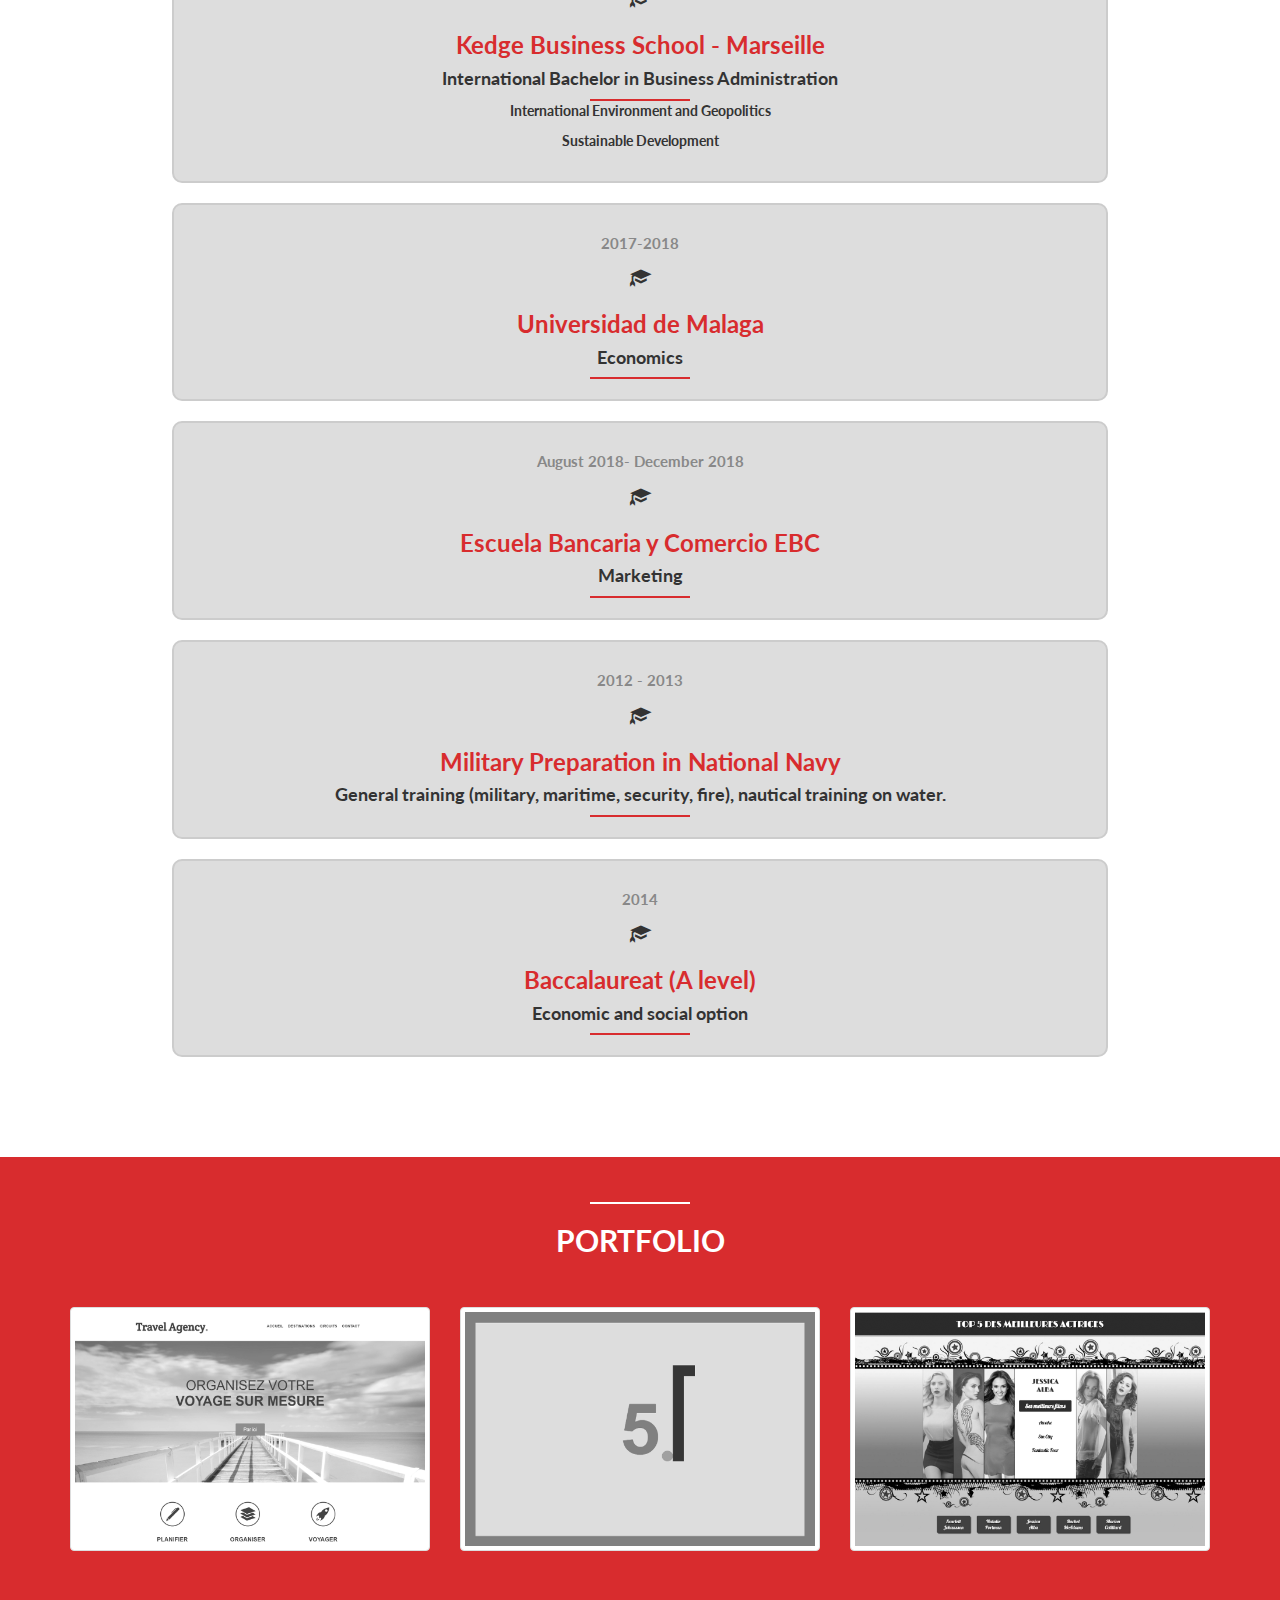
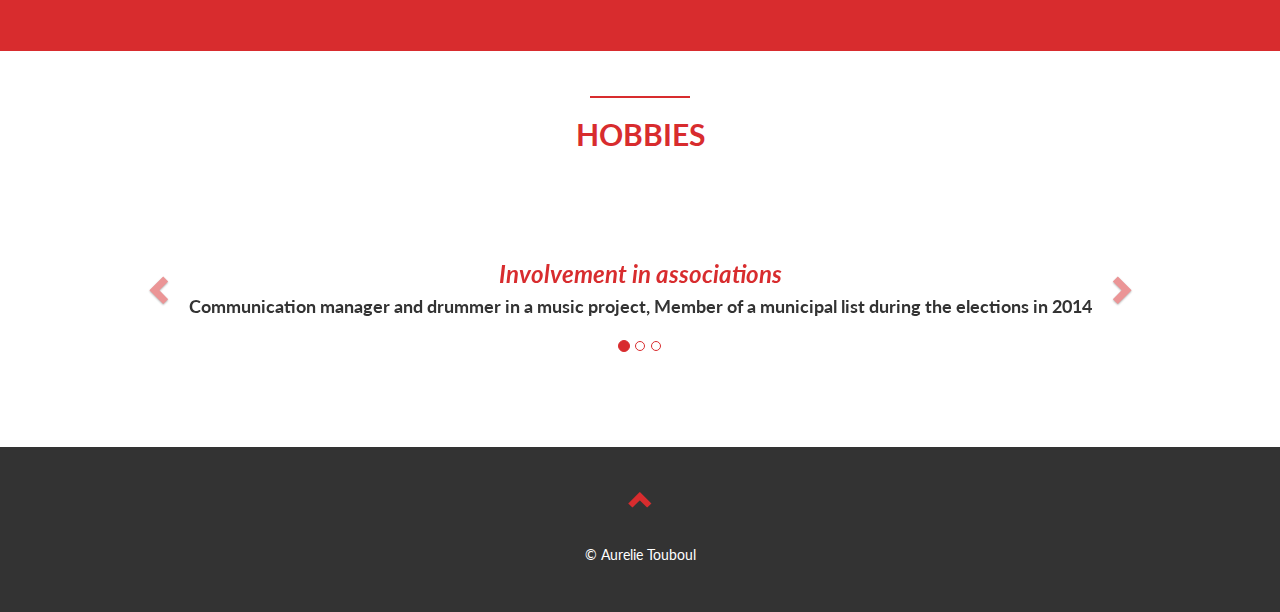
==== commit 5473d5c7: "Update index.html" ====
--- a/index.html
+++ b/index.html
@@ -45,7 +45,6 @@
             </div>
             <div class="heading">
                 <h1>Aurelie Touboul </h1>
-            <h1>Objective : Permanent contract in the digital industry </h1>
                 <a href="https://www.linkedin.com/in/aur%C3%A9lie-touboul/" target="_blank" class="button1">Contact me on linkedin</a>
             </div>
         </section>
@@ -306,7 +305,7 @@
                         </div>
                           <div class="item">
                             <h3>Activities</h3>
-                            <h4>Dance, drumms </h4>       
+                            <h4>Dance, drums </h4>       
                         </div>
                     </div>
                     <a class="left carousel-control" href="#myCarousel" data-slide="prev" role="button">
